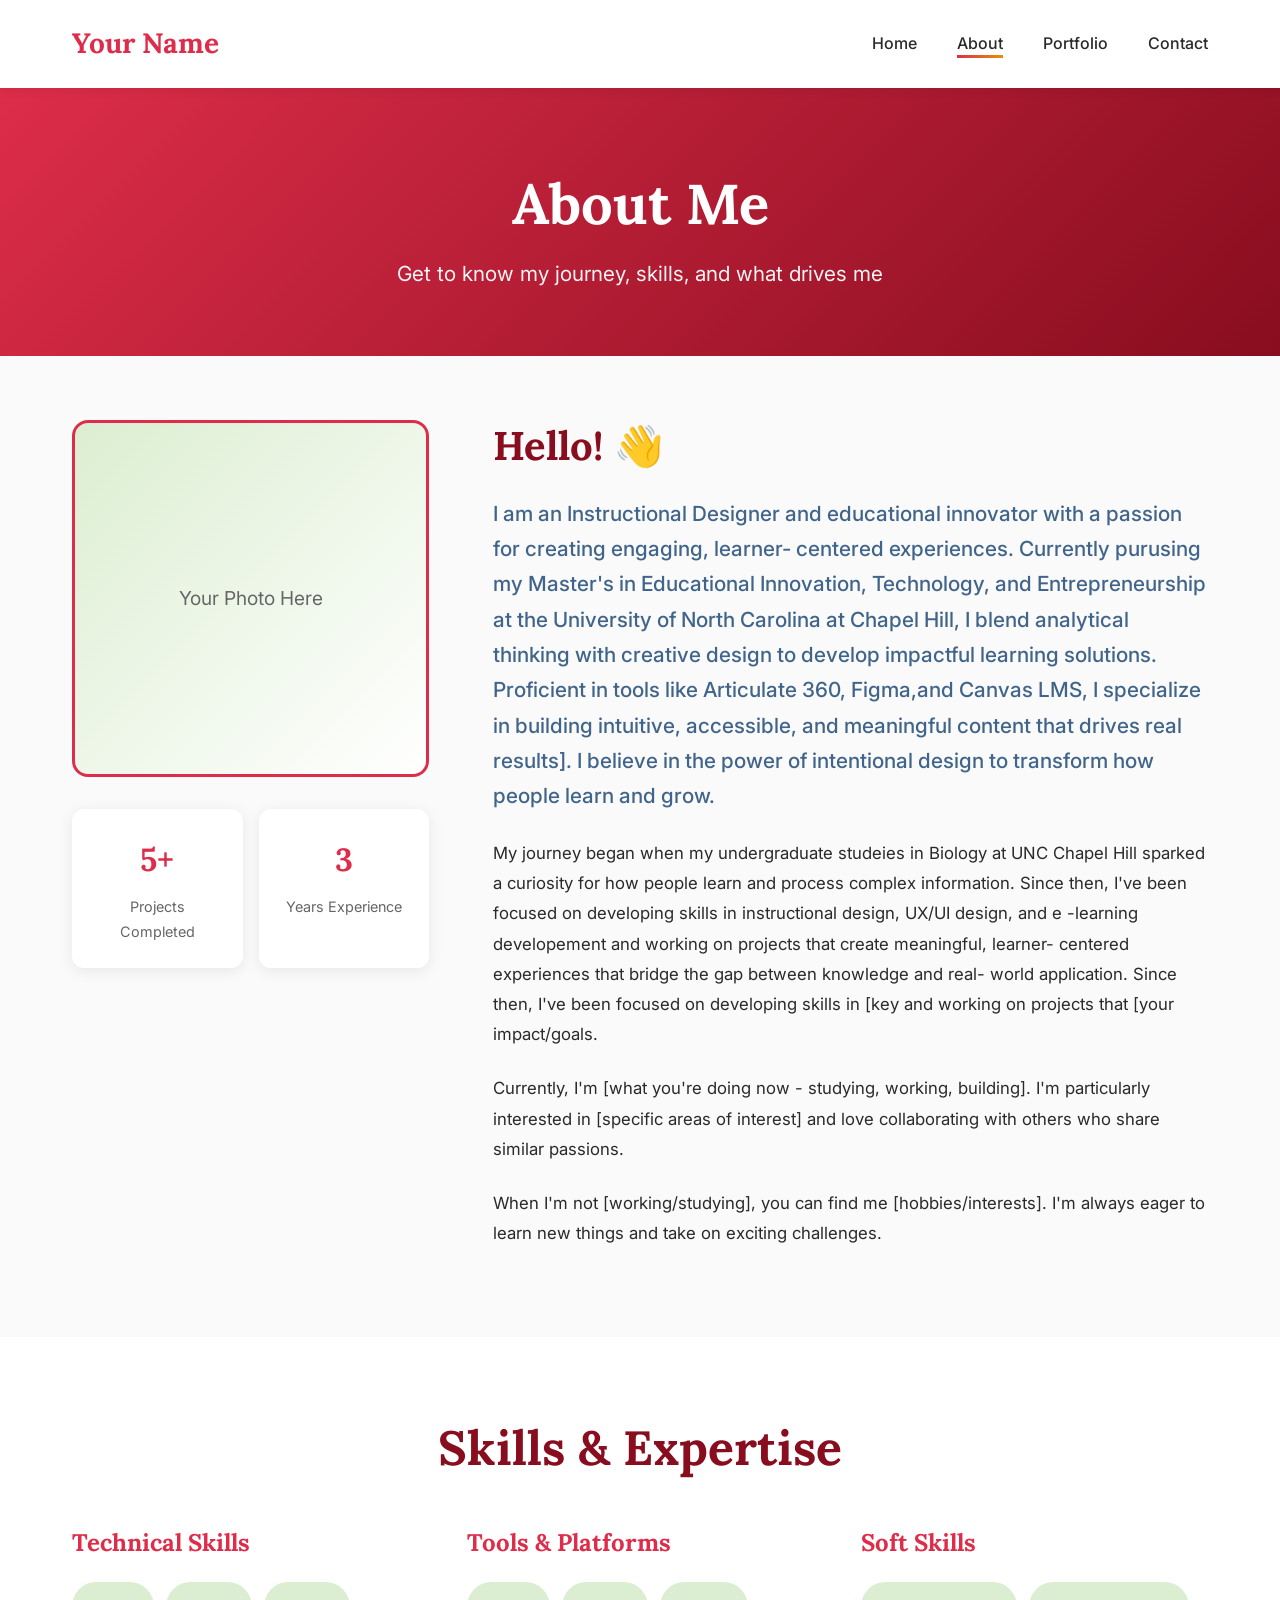
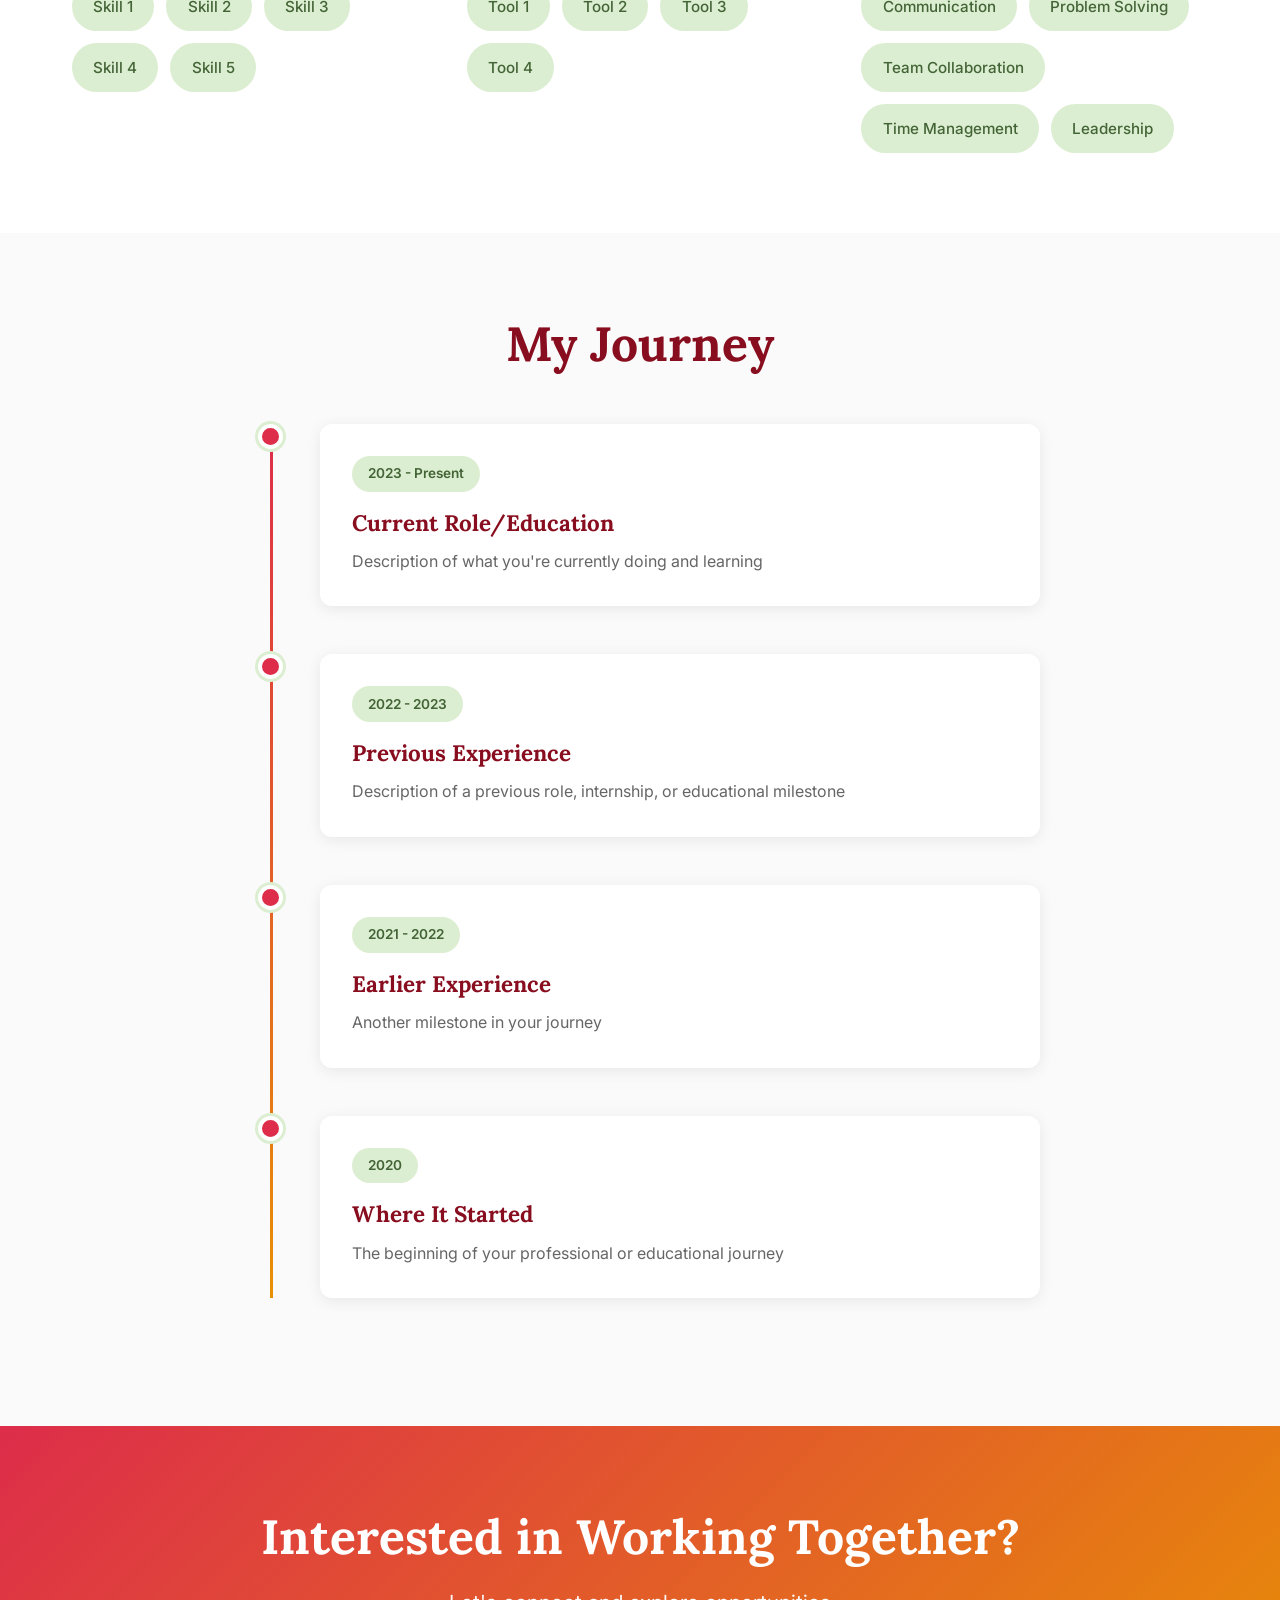
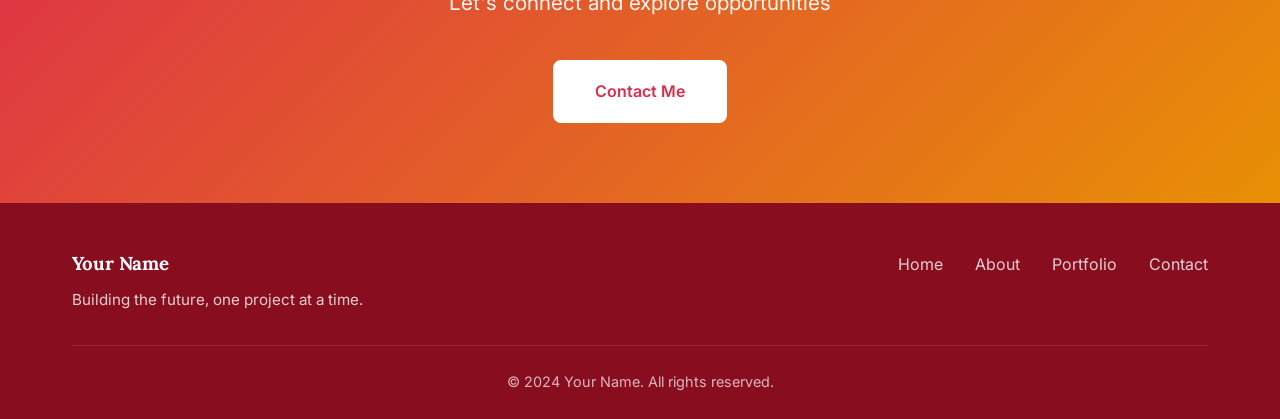
==== about.html @ 207f76c7 "Update about.html" ====
<!DOCTYPE html>
<html lang="en">
<head>
    <meta charset="UTF-8">
    <meta name="viewport" content="width=device-width, initial-scale=1.0">
    <title>About - Kayla Allen </title>
    <link rel="stylesheet" href="styles.css">
    <link rel="preconnect" href="https://fonts.googleapis.com">
    <link rel="preconnect" href="https://fonts.gstatic.com" crossorigin>
    <link href="https://fonts.googleapis.com/css2?family=Lora:wght@400;600;700&family=Inter:wght@300;400;500;600;700&display=swap" rel="stylesheet">
</head>
<body>
    <!-- Navigation -->
    <nav class="navbar">
        <div class="nav-container">
            <a href="index.html" class="logo">Your Name</a>
            <ul class="nav-menu">
                <li><a href="index.html">Home</a></li>
                <li><a href="about.html" class="active">About</a></li>
                <li><a href="portfolio.html">Portfolio</a></li>
                <li><a href="contact.html">Contact</a></li>
            </ul>
        </div>
    </nav>

    <!-- Page Header -->
    <section class="page-header">
        <div class="container">
            <h1 class="page-title">About Me</h1>
            <p class="page-description">Get to know my journey, skills, and what drives me</p>
        </div>
    </section>

    <!-- About Content -->
    <section class="about-content">
        <div class="container">
            <div class="about-grid">
                <!-- Photo/Visual Section -->
                <div class="about-visual">
                    <div class="profile-placeholder">
                        <p>Your Photo Here</p>
                    </div>
                    <div class="about-stats">
                        <div class="stat-box">
                            <span class="stat-number">5+</span>
                            <span class="stat-label">Projects Completed</span>
                        </div>
                        <div class="stat-box">
                            <span class="stat-number">3</span>
                            <span class="stat-label">Years Experience</span>
                        </div>
                    </div>
                </div>

                <!-- Text Content -->
                <div class="about-text">
                    <h2>Hello! 👋</h2>
                    <p class="lead">
                       I am an Instructional Designer and educational innovator with a passion for creating engaging, learner- centered experiences. Currently purusing my Master's in Educational Innovation, Technology, and Entrepreneurship at the University of North Carolina at Chapel Hill, I blend analytical thinking with creative design to develop impactful learning solutions. Proficient in tools like Articulate 360, Figma,and Canvas LMS, I specialize in building intuitive, accessible, and meaningful content that drives real results]. 
                        I believe in the power of intentional design to transform how people learn and grow.
                    </p>
                    <p>
                        My journey began when my undergraduate studeies in Biology at UNC Chapel Hill sparked a curiosity for how people learn and process complex information. Since then, I've been focused on developing skills in instructional design, UX/UI design, and e -learning developement and working on projects that create meaningful, learner- centered experiences that bridge the gap between knowledge and real- world application. Since then, I've been focused on developing skills in 
                        [key and working on projects that [your impact/goals.
                    </p>
                    <p>
                        Currently, I'm [what you're doing now - studying, working, building]. 
                        I'm particularly interested in [specific areas of interest] and love 
                        collaborating with others who share similar passions.
                    </p>
                    <p>
                        When I'm not [working/studying], you can find me [hobbies/interests]. 
                        I'm always eager to learn new things and take on exciting challenges.
                    </p>
                </div>
            </div>
        </div>
    </section>

    <!-- Skills Section -->
    <section class="skills-section">
        <div class="container">
            <h2 class="section-title">Skills & Expertise</h2>
            
            <div class="skills-categories">
                <div class="skill-category">
                    <h3>Technical Skills</h3>
                    <div class="skill-tags">
                        <span class="skill-tag">Skill 1</span>
                        <span class="skill-tag">Skill 2</span>
                        <span class="skill-tag">Skill 3</span>
                        <span class="skill-tag">Skill 4</span>
                        <span class="skill-tag">Skill 5</span>
                    </div>
                </div>

                <div class="skill-category">
                    <h3>Tools & Platforms</h3>
                    <div class="skill-tags">
                        <span class="skill-tag">Tool 1</span>
                        <span class="skill-tag">Tool 2</span>
                        <span class="skill-tag">Tool 3</span>
                        <span class="skill-tag">Tool 4</span>
                    </div>
                </div>

                <div class="skill-category">
                    <h3>Soft Skills</h3>
                    <div class="skill-tags">
                        <span class="skill-tag">Communication</span>
                        <span class="skill-tag">Problem Solving</span>
                        <span class="skill-tag">Team Collaboration</span>
                        <span class="skill-tag">Time Management</span>
                        <span class="skill-tag">Leadership</span>
                    </div>
                </div>
            </div>
        </div>
    </section>

    <!-- Education/Experience Timeline -->
    <section class="timeline-section">
        <div class="container">
            <h2 class="section-title">My Journey</h2>
            
            <div class="timeline">
                <div class="timeline-item">
                    <div class="timeline-dot"></div>
                    <div class="timeline-content">
                        <span class="timeline-date">2023 - Present</span>
                        <h3>Current Role/Education</h3>
                        <p>Description of what you're currently doing and learning</p>
                    </div>
                </div>

                <div class="timeline-item">
                    <div class="timeline-dot"></div>
                    <div class="timeline-content">
                        <span class="timeline-date">2022 - 2023</span>
                        <h3>Previous Experience</h3>
                        <p>Description of a previous role, internship, or educational milestone</p>
                    </div>
                </div>

                <div class="timeline-item">
                    <div class="timeline-dot"></div>
                    <div class="timeline-content">
                        <span class="timeline-date">2021 - 2022</span>
                        <h3>Earlier Experience</h3>
                        <p>Another milestone in your journey</p>
                    </div>
                </div>

                <div class="timeline-item">
                    <div class="timeline-dot"></div>
                    <div class="timeline-content">
                        <span class="timeline-date">2020</span>
                        <h3>Where It Started</h3>
                        <p>The beginning of your professional or educational journey</p>
                    </div>
                </div>
            </div>
        </div>
    </section>

    <!-- CTA Section -->
    <section class="cta-section">
        <div class="container">
            <div class="cta-content">
                <h2>Interested in Working Together?</h2>
                <p>Let's connect and explore opportunities</p>
                <a href="contact.html" class="btn btn-light">Contact Me</a>
            </div>
        </div>
    </section>

    <!-- Footer -->
    <footer class="footer">
        <div class="container">
            <div class="footer-content">
                <div class="footer-left">
                    <h3>Your Name</h3>
                    <p>Building the future, one project at a time.</p>
                </div>
                <div class="footer-links">
                    <a href="index.html">Home</a>
                    <a href="about.html">About</a>
                    <a href="portfolio.html">Portfolio</a>
                    <a href="contact.html">Contact</a>
                </div>
            </div>
            <div class="footer-bottom">
                <p>&copy; 2024 Your Name. All rights reserved.</p>
            </div>
        </div>
    </footer>
</body>
</html>
---- styles.css ----
/* ===========================
   COLOR PALETTE & VARIABLES
   =========================== */

:root {
    /* Color Palette */
    --raspberry: #dd2d4a;
    --carrot-orange: #e89005;
    --baltic-blue: #41658a;
    --crushed-berry: #880d1e;
    --frosted-mint: #dceed1;
    --golden-apricot: #df9a57;
    --hunter-green: #436436;
    
    /* Functional Colors */
    --primary: var(--raspberry);
    --secondary: var(--baltic-blue);
    --accent: var(--carrot-orange);
    --dark: var(--crushed-berry);
    --light: var(--frosted-mint);
    --text-dark: #2a2a2a;
    --text-light: #666;
    --white: #ffffff;
    --background: #fafafa;
    
    /* Typography */
    --font-headline: 'Lora', serif;
    --font-body: 'Inter', sans-serif;
    
    /* Spacing */
    --container-width: 1200px;
    --section-spacing: 5rem;
}

/* ===========================
   RESET & BASE STYLES
   =========================== */

* {
    margin: 0;
    padding: 0;
    box-sizing: border-box;
}

html {
    scroll-behavior: smooth;
    font-size: 16px;
}

body {
    font-family: var(--font-body);
    color: var(--text-dark);
    background-color: var(--background);
    line-height: 1.7;
}

h1, h2, h3, h4, h5, h6 {
    font-family: var(--font-headline);
    color: var(--dark);
    line-height: 1.3;
    font-weight: 700;
}

a {
    text-decoration: none;
    color: inherit;
    transition: all 0.3s ease;
}

img {
    max-width: 100%;
    height: auto;
}

.container {
    max-width: var(--container-width);
    margin: 0 auto;
    padding: 0 2rem;
}

/* ===========================
   NAVIGATION
   =========================== */

.navbar {
    background-color: var(--white);
    padding: 1.25rem 0;
    box-shadow: 0 2px 10px rgba(0,0,0,0.08);
    position: sticky;
    top: 0;
    z-index: 1000;
}

.nav-container {
    max-width: var(--container-width);
    margin: 0 auto;
    padding: 0 2rem;
    display: flex;
    justify-content: space-between;
    align-items: center;
}

.logo {
    font-family: var(--font-headline);
    font-size: 1.75rem;
    font-weight: 700;
    color: var(--primary);
}

.logo:hover {
    color: var(--accent);
}

.nav-menu {
    display: flex;
    list-style: none;
    gap: 2.5rem;
}

.nav-menu a {
    font-weight: 500;
    color: var(--text-dark);
    position: relative;
}

.nav-menu a::after {
    content: '';
    position: absolute;
    bottom: -5px;
    left: 0;
    width: 0;
    height: 3px;
    background: linear-gradient(90deg, var(--primary), var(--accent));
    transition: width 0.3s;
}

.nav-menu a:hover::after,
.nav-menu a.active::after {
    width: 100%;
}

.back-link {
    color: var(--secondary);
    font-weight: 500;
}

.back-link:hover {
    color: var(--primary);
}

/* ===========================
   HERO SECTION
   =========================== */

.hero {
    min-height: 85vh;
    display: flex;
    align-items: center;
    justify-content: center;
    position: relative;
    overflow: hidden;
    background: linear-gradient(135deg, var(--frosted-mint) 0%, var(--white) 100%);
    padding: 4rem 2rem;
}

.hero-content {
    text-align: center;
    max-width: 800px;
    z-index: 10;
}

.hero-badge {
    display: inline-block;
    background-color: var(--primary);
    color: var(--white);
    padding: 0.5rem 1.5rem;
    border-radius: 50px;
    font-size: 0.9rem;
    font-weight: 600;
    margin-bottom: 2rem;
    animation: fadeInDown 0.8s ease;
}

.hero-title {
    font-size: 4rem;
    margin-bottom: 1.5rem;
    color: var(--dark);
    animation: fadeInUp 0.8s ease 0.2s backwards;
}

.hero-title .highlight {
    color: var(--primary);
    position: relative;
}

.hero-description {
    font-size: 1.3rem;
    color: var(--text-light);
    margin-bottom: 2.5rem;
    line-height: 1.8;
    animation: fadeInUp 0.8s ease 0.4s backwards;
}

.hero-buttons {
    display: flex;
    gap: 1.5rem;
    justify-content: center;
    flex-wrap: wrap;
    animation: fadeInUp 0.8s ease 0.6s backwards;
}

/* Hero Decorations */
.hero-decoration {
    position: absolute;
    width: 100%;
    height: 100%;
    top: 0;
    left: 0;
    pointer-events: none;
    overflow: hidden;
}

.decoration-circle {
    position: absolute;
    border-radius: 50%;
    opacity: 0.15;
}

.circle-1 {
    width: 300px;
    height: 300px;
    background: var(--primary);
    top: -100px;
    right: -50px;
}

.circle-2 {
    width: 200px;
    height: 200px;
    background: var(--accent);
    bottom: 10%;
    left: -50px;
}

.circle-3 {
    width: 150px;
    height: 150px;
    background: var(--secondary);
    top: 50%;
    right: 10%;
}

/* ===========================
   BUTTONS
   =========================== */

.btn {
    display: inline-block;
    padding: 1rem 2.5rem;
    font-weight: 600;
    border-radius: 8px;
    transition: all 0.3s ease;
    cursor: pointer;
    border: 2px solid transparent;
    font-family: var(--font-body);
}

.btn-primary {
    background-color: var(--primary);
    color: var(--white);
    border-color: var(--primary);
}

.btn-primary:hover {
    background-color: var(--crushed-berry);
    border-color: var(--crushed-berry);
    transform: translateY(-2px);
    box-shadow: 0 5px 15px rgba(221, 45, 74, 0.3);
}

.btn-secondary {
    background-color: transparent;
    color: var(--secondary);
    border-color: var(--secondary);
}

.btn-secondary:hover {
    background-color: var(--secondary);
    color: var(--white);
}

.btn-light {
    background-color: var(--white);
    color: var(--primary);
    border-color: var(--white);
}

.btn-light:hover {
    background-color: transparent;
    border-color: var(--white);
    color: var(--white);
}

.btn-small {
    padding: 0.6rem 1.5rem;
    font-size: 0.95rem;
}

.btn-full {
    width: 100%;
}

/* ===========================
   SECTION STYLES
   =========================== */

section {
    padding: var(--section-spacing) 0;
}

.section-title {
    font-size: 3rem;
    text-align: center;
    margin-bottom: 1rem;
    color: var(--dark);
}

.section-subtitle {
    text-align: center;
    font-size: 1.2rem;
    color: var(--text-light);
    margin-bottom: 3rem;
}

.section-description {
    text-align: center;
    font-size: 1.15rem;
    color: var(--text-light);
    max-width: 700px;
    margin: 0 auto 3rem;
}

/* ===========================
   HIGHLIGHTS SECTION
   =========================== */

.highlights {
    background-color: var(--white);
}

.highlights-grid {
    display: grid;
    grid-template-columns: repeat(auto-fit, minmax(260px, 1fr));
    gap: 2rem;
    margin-top: 3rem;
}

.highlight-card {
    background: linear-gradient(135deg, var(--white) 0%, var(--frosted-mint) 100%);
    padding: 2.5rem;
    border-radius: 16px;
    text-align: center;
    transition: all 0.3s ease;
    border: 2px solid transparent;
}

.highlight-card:hover {
    transform: translateY(-10px);
    box-shadow: 0 15px 35px rgba(0,0,0,0.1);
}

.card-1:hover { border-color: var(--primary); }
.card-2:hover { border-color: var(--accent); }
.card-3:hover { border-color: var(--secondary); }
.card-4:hover { border-color: var(--hunter-green); }

.card-icon {
    font-size: 3.5rem;
    margin-bottom: 1.5rem;
}

.highlight-card h3 {
    font-size: 1.5rem;
    margin-bottom: 1rem;
    color: var(--dark);
}

.highlight-card p {
    color: var(--text-light);
    line-height: 1.6;
}

/* ===========================
   FEATURED PROJECTS PREVIEW
   =========================== */

.featured-projects {
    background-color: var(--background);
}

.projects-preview {
    display: grid;
    grid-template-columns: repeat(auto-fit, minmax(450px, 1fr));
    gap: 3rem;
    margin-top: 3rem;
}

.project-preview {
    background-color: var(--white);
    border-radius: 16px;
    overflow: hidden;
    box-shadow: 0 5px 20px rgba(0,0,0,0.08);
    transition: all 0.3s ease;
}

.project-preview:hover {
    transform: translateY(-8px);
    box-shadow: 0 15px 40px rgba(0,0,0,0.12);
}

.project-preview-image {
    height: 250px;
    background: linear-gradient(135deg, var(--primary), var(--accent));
    display: flex;
    align-items: center;
    justify-content: center;
}

.preview-placeholder {
    font-size: 2rem;
    color: var(--white);
    font-weight: 700;
    opacity: 0.7;
}

.project-preview-content {
    padding: 2rem;
}

.project-category {
    display: inline-block;
    background-color: var(--frosted-mint);
    color: var(--hunter-green);
    padding: 0.4rem 1rem;
    border-radius: 20px;
    font-size: 0.85rem;
    font-weight: 600;
    margin-bottom: 1rem;
}

.project-preview-content h3 {
    font-size: 1.75rem;
    margin-bottom: 1rem;
}

.project-preview-content p {
    color: var(--text-light);
    margin-bottom: 1.5rem;
}

.link-arrow {
    color: var(--primary);
    font-weight: 600;
}

.link-arrow:hover {
    color: var(--accent);
}

/* ===========================
   PAGE HEADER
   =========================== */

.page-header {
    background: linear-gradient(135deg, var(--primary) 0%, var(--crushed-berry) 100%);
    color: var(--white);
    padding: 5rem 2rem 4rem;
    text-align: center;
}

.page-title {
    font-size: 3.5rem;
    color: var(--white);
    margin-bottom: 1rem;
}

.page-description {
    font-size: 1.3rem;
    opacity: 0.95;
}

/* ===========================
   ABOUT PAGE
   =========================== */

.about-content {
    padding: 4rem 0;
}

.about-grid {
    display: grid;
    grid-template-columns: 1fr 2fr;
    gap: 4rem;
    align-items: start;
}

.about-visual {
    position: sticky;
    top: 100px;
}

.profile-placeholder {
    width: 100%;
    aspect-ratio: 1;
    background: linear-gradient(135deg, var(--frosted-mint), var(--white));
    border-radius: 16px;
    display: flex;
    align-items: center;
    justify-content: center;
    font-size: 1.2rem;
    color: var(--text-light);
    border: 3px solid var(--primary);
    margin-bottom: 2rem;
}

.about-stats {
    display: grid;
    grid-template-columns: 1fr 1fr;
    gap: 1rem;
}

.stat-box {
    background-color: var(--white);
    padding: 1.5rem;
    border-radius: 12px;
    text-align: center;
    box-shadow: 0 3px 15px rgba(0,0,0,0.08);
}

.stat-number {
    display: block;
    font-family: var(--font-headline);
    font-size: 2rem;
    font-weight: 700;
    color: var(--primary);
    margin-bottom: 0.5rem;
}

.stat-label {
    display: block;
    font-size: 0.9rem;
    color: var(--text-light);
}

.about-text h2 {
    font-size: 2.5rem;
    margin-bottom: 1.5rem;
}

.about-text .lead {
    font-size: 1.3rem;
    color: var(--secondary);
    font-weight: 500;
    margin-bottom: 1.5rem;
    line-height: 1.7;
}

.about-text p {
    margin-bottom: 1.5rem;
    font-size: 1.05rem;
    line-height: 1.8;
}

/* ===========================
   SKILLS SECTION
   =========================== */

.skills-section {
    background-color: var(--white);
}

.skills-categories {
    display: grid;
    grid-template-columns: repeat(auto-fit, minmax(300px, 1fr));
    gap: 3rem;
    margin-top: 3rem;
}

.skill-category h3 {
    font-size: 1.5rem;
    margin-bottom: 1.5rem;
    color: var(--primary);
}

.skill-tags {
    display: flex;
    flex-wrap: wrap;
    gap: 0.75rem;
}

.skill-tag {
    background-color: var(--frosted-mint);
    color: var(--hunter-green);
    padding: 0.6rem 1.2rem;
    border-radius: 25px;
    font-size: 0.95rem;
    font-weight: 500;
    transition: all 0.3s;
    border: 2px solid transparent;
}

.skill-tag:hover {
    background-color: var(--primary);
    color: var(--white);
    border-color: var(--primary);
}

/* ===========================
   TIMELINE
   =========================== */

.timeline-section {
    background-color: var(--background);
}

.timeline {
    max-width: 800px;
    margin: 3rem auto 0;
    position: relative;
}

.timeline::before {
    content: '';
    position: absolute;
    left: 30px;
    top: 0;
    bottom: 0;
    width: 3px;
    background: linear-gradient(180deg, var(--primary), var(--accent));
}

.timeline-item {
    position: relative;
    padding-left: 80px;
    margin-bottom: 3rem;
}

.timeline-dot {
    position: absolute;
    left: 18px;
    top: 0;
    width: 25px;
    height: 25px;
    background-color: var(--primary);
    border-radius: 50%;
    border: 4px solid var(--white);
    box-shadow: 0 0 0 3px var(--frosted-mint);
}

.timeline-content {
    background-color: var(--white);
    padding: 2rem;
    border-radius: 12px;
    box-shadow: 0 3px 15px rgba(0,0,0,0.08);
}

.timeline-date {
    display: inline-block;
    background-color: var(--frosted-mint);
    color: var(--hunter-green);
    padding: 0.4rem 1rem;
    border-radius: 20px;
    font-size: 0.85rem;
    font-weight: 600;
    margin-bottom: 1rem;
}

.timeline-content h3 {
    font-size: 1.4rem;
    margin-bottom: 0.75rem;
}

.timeline-content p {
    color: var(--text-light);
    line-height: 1.6;
}

/* ===========================
   PORTFOLIO PAGE
   =========================== */

.portfolio-section {
    background-color: var(--background);
}

.portfolio-grid {
    display: grid;
    grid-template-columns: repeat(auto-fit, minmax(450px, 1fr));
    gap: 2.5rem;
    margin-top: 3rem;
}

.portfolio-card {
    background-color: var(--white);
    border-radius: 16px;
    overflow: hidden;
    box-shadow: 0 5px 20px rgba(0,0,0,0.08);
    transition: all 0.3s ease;
}

.portfolio-card:hover {
    transform: translateY(-8px);
    box-shadow: 0 15px 40px rgba(0,0,0,0.15);
}

.portfolio-card.featured {
    border: 3px solid var(--primary);
}

.portfolio-image {
    height: 260px;
    background: linear-gradient(135deg, var(--secondary), var(--primary));
    display: flex;
    align-items: center;
    justify-content: center;
    position: relative;
}

.image-placeholder {
    font-size: 1.5rem;
    color: var(--white);
    font-weight: 600;
    opacity: 0.7;
}

.project-badge {
    position: absolute;
    top: 1rem;
    right: 1rem;
    background-color: var(--accent);
    color: var(--white);
    padding: 0.4rem 1rem;
    border-radius: 20px;
    font-size: 0.85rem;
    font-weight: 600;
}

.portfolio-content {
    padding: 2rem;
}

.project-meta {
    display: block;
    color: var(--text-light);
    font-size: 0.9rem;
    margin-bottom: 0.75rem;
    font-weight: 500;
}

.portfolio-content h3 {
    font-size: 1.75rem;
    margin-bottom: 1rem;
}

.portfolio-content p {
    color: var(--text-light);
    margin-bottom: 1.5rem;
    line-height: 1.7;
}

.project-tags {
    display: flex;
    flex-wrap: wrap;
    gap: 0.75rem;
    margin-bottom: 1.5rem;
}

.project-tags span {
    background-color: var(--frosted-mint);
    color: var(--hunter-green);
    padding: 0.4rem 1rem;
    border-radius: 20px;
    font-size: 0.85rem;
    font-weight: 500;
}

/* ===========================
   CONTACT PAGE
   =========================== */

.contact-section {
    background-color: var(--background);
}

.contact-grid {
    display: grid;
    grid-template-columns: 1fr 1.5fr;
    gap: 4rem;
    margin-top: 3rem;
}

.contact-info-panel,
.contact-form-panel {
    background-color: var(--white);
    padding: 3rem;
    border-radius: 16px;
    box-shadow: 0 5px 20px rgba(0,0,0,0.08);
}

.contact-info-panel h2,
.contact-form-panel h2 {
    font-size: 2rem;
    margin-bottom: 1rem;
}

.contact-info-panel p {
    color: var(--text-light);
    margin-bottom: 2rem;
    line-height: 1.7;
}

.contact-methods {
    display: flex;
    flex-direction: column;
    gap: 1.5rem;
    margin-bottom: 2rem;
}

.contact-item {
    display: flex;
    gap: 1.5rem;
    align-items: start;
}

.contact-icon {
    font-size: 2rem;
    flex-shrink: 0;
}

.contact-details h4 {
    font-size: 1.1rem;
    margin-bottom: 0.5rem;
}

.contact-details a {
    color: var(--primary);
}

.contact-details a:hover {
    color: var(--accent);
    text-decoration: underline;
}

.availability {
    background-color: var(--frosted-mint);
    padding: 1.5rem;
    border-radius: 12px;
    border-left: 4px solid var(--hunter-green);
}

.availability h4 {
    margin-bottom: 0.5rem;
}

.availability p {
    margin: 0;
    color: var(--hunter-green);
    font-weight: 500;
}

/* Contact Form */
.form-instruction {
    font-size: 0.9rem;
    color: var(--text-light);
    margin-bottom: 2rem;
    font-style: italic;
}

.form-group {
    margin-bottom: 1.5rem;
}

.form-group label {
    display: block;
    margin-bottom: 0.5rem;
    font-weight: 600;
    color: var(--dark);
}

.form-group input,
.form-group textarea {
    width: 100%;
    padding: 0.9rem;
    border: 2px solid #e0e0e0;
    border-radius: 8px;
    font-family: var(--font-body);
    font-size: 1rem;
    transition: border-color 0.3s;
}

.form-group input:focus,
.form-group textarea:focus {
    outline: none;
    border-color: var(--primary);
}

.form-group textarea {
    resize: vertical;
}

/* ===========================
   PROJECT REPORT PAGES
   =========================== */

.report-header {
    background: linear-gradient(135deg, var(--secondary) 0%, var(--primary) 100%);
    color: var(--white);
    padding: 5rem 2rem 3rem;
    text-align: center;
}

.report-category {
    display: inline-block;
    background-color: rgba(255,255,255,0.2);
    padding: 0.5rem 1.5rem;
    border-radius: 25px;
    font-size: 0.9rem;
    font-weight: 600;
    margin-bottom: 1.5rem;
}

.report-title {
    font-size: 3.5rem;
    color: var(--white);
    margin-bottom: 1rem;
}

.report-subtitle {
    font-size: 1.3rem;
    opacity: 0.95;
    margin-bottom: 2.5rem;
}

.report-meta {
    display: flex;
    justify-content: center;
    gap: 3rem;
    flex-wrap: wrap;
}

.meta-item {
    display: flex;
    flex-direction: column;
    align-items: center;
}

.meta-label {
    font-size: 0.9rem;
    opacity: 0.9;
    margin-bottom: 0.3rem;
}

.meta-value {
    font-size: 1.1rem;
    font-weight: 600;
}

/* Report Content Layout */
.report-content {
    background-color: var(--background);
    padding: 4rem 0;
}

.report-layout {
    display: grid;
    grid-template-columns: 2.5fr 1fr;
    gap: 3rem;
    align-items: start;
}

.report-main {
    background-color: var(--white);
    padding: 3rem;
    border-radius: 16px;
    box-shadow: 0 3px 20px rgba(0,0,0,0.08);
}

.report-section {
    margin-bottom: 3rem;
}

.report-section:last-child {
    margin-bottom: 0;
}

.section-heading {
    font-size: 2rem;
    color: var(--primary);
    margin-bottom: 1.5rem;
    padding-bottom: 0.75rem;
    border-bottom: 3px solid var(--frosted-mint);
}

.report-section h3 {
    font-size: 1.4rem;
    margin: 2rem 0 1rem;
    color: var(--secondary);
}

.report-section h4 {
    font-size: 1.1rem;
    margin: 1.5rem 0 0.75rem;
    color: var(--dark);
}

.report-section p {
    margin-bottom: 1rem;
    line-height: 1.8;
    color: var(--text-light);
}

.report-section ul,
.report-section ol {
    margin-left: 2rem;
    margin-bottom: 1.5rem;
}

.report-section li {
    margin-bottom: 0.75rem;
    line-height: 1.7;
    color: var(--text-light);
}

.objectives-list {
    list-style: none;
    margin-left: 0;
}

.objectives-list li {
    background-color: var(--frosted-mint);
    padding: 1rem 1.5rem;
    margin-bottom: 1rem;
    border-radius: 8px;
    border-left: 4px solid var(--primary);
}

/* Highlight Box */
.highlight-box {
    background: linear-gradient(135deg, var(--frosted-mint), var(--white));
    padding: 2rem;
    border-radius: 12px;
    border-left: 5px solid var(--accent);
    margin: 2rem 0;
}

.highlight-box h4 {
    color: var(--primary);
    margin-bottom: 1rem;
}

.highlight-box p {
    margin-bottom: 0;
}

/* Process Steps */
.process-steps {
    margin: 2rem 0;
}

.process-step {
    display: flex;
    gap: 1.5rem;
    margin-bottom: 2rem;
    align-items: start;
}

.step-number {
    background: linear-gradient(135deg, var(--primary), var(--accent));
    color: var(--white);
    width: 50px;
    height: 50px;
    border-radius: 50%;
    display: flex;
    align-items: center;
    justify-content: center;
    font-size: 1.5rem;
    font-weight: 700;
    flex-shrink: 0;
}

.step-content h4 {
    margin: 0 0 0.5rem 0;
}

.step-content p {
    margin: 0;
}

/* Results Grid */
.results-grid {
    display: grid;
    grid-template-columns: repeat(auto-fit, minmax(150px, 1fr));
    gap: 1.5rem;
    margin: 2rem 0;
}

.result-card {
    background: linear-gradient(135deg, var(--frosted-mint), var(--white));
    padding: 2rem;
    border-radius: 12px;
    text-align: center;
    border: 2px solid var(--primary);
}

.result-number {
    display: block;
    font-family: var(--font-headline);
    font-size: 2.5rem;
    font-weight: 700;
    color: var(--primary);
    margin-bottom: 0.5rem;
}

.result-label {
    display: block;
    font-size: 0.95rem;
    color: var(--text-light);
    font-weight: 500;
}

/* Report Sidebar */
.report-sidebar {
    position: sticky;
    top: 100px;
}

.sidebar-section {
    background-color: var(--white);
    padding: 2rem;
    border-radius: 12px;
    box-shadow: 0 3px 15px rgba(0,0,0,0.08);
    margin-bottom: 2rem;
}

.sidebar-section h3 {
    font-size: 1.3rem;
    margin-bottom: 1.5rem;
    color: var(--primary);
}

.details-list {
    display: flex;
    flex-direction: column;
    gap: 1rem;
}

.details-list dt {
    font-weight: 600;
    color: var(--dark);
    font-size: 0.9rem;
}

.details-list dd {
    color: var(--text-light);
    margin-left: 0;
    margin-bottom: 0.5rem;
}

.sidebar-tags {
    display: flex;
    flex-wrap: wrap;
    gap: 0.75rem;
}

.sidebar-tags span {
    background-color: var(--frosted-mint);
    color: var(--hunter-green);
    padding: 0.5rem 1rem;
    border-radius: 20px;
    font-size: 0.85rem;
    font-weight: 500;
}

.resource-list {
    list-style: none;
    padding: 0;
}

.resource-list li {
    margin-bottom: 0.75rem;
}

.resource-list a {
    color: var(--primary);
    font-weight: 500;
}

.resource-list a:hover {
    color: var(--accent);
    text-decoration: underline;
}

.sidebar-cta {
    background: linear-gradient(135deg, var(--primary), var(--accent));
    padding: 1.5rem;
    border-radius: 12px;
    text-align: center;
    color: var(--white);
}

.sidebar-cta p {
    margin-bottom: 1rem;
}

.sidebar-cta .btn-small {
    background-color: var(--white);
    color: var(--primary);
}

.sidebar-cta .btn-small:hover {
    background-color: var(--frosted-mint);
}

/* Project Navigation */
.project-navigation {
    background-color: var(--white);
    padding: 2rem 0;
    border-top: 1px solid #e0e0e0;
}

.nav-center {
    display: inline-block;
    color: var(--secondary);
    font-weight: 600;
    font-size: 1.1rem;
}

.nav-center:hover {
    color: var(--primary);
}

/* ===========================
   CTA SECTION
   =========================== */

.cta-section {
    background: linear-gradient(135deg, var(--primary) 0%, var(--accent) 100%);
    color: var(--white);
    text-align: center;
    padding: 5rem 2rem;
}

.cta-content h2 {
    font-size: 3rem;
    color: var(--white);
    margin-bottom: 1rem;
}

.cta-content p {
    font-size: 1.3rem;
    margin-bottom: 2.5rem;
    opacity: 0.95;
}

/* ===========================
   FOOTER
   =========================== */

.footer {
    background-color: var(--dark);
    color: var(--white);
    padding: 3rem 2rem 1.5rem;
}

.footer-content {
    display: flex;
    justify-content: space-between;
    align-items: start;
    margin-bottom: 2rem;
}

.footer-left h3 {
    color: var(--white);
    margin-bottom: 0.75rem;
}

.footer-left p {
    color: rgba(255,255,255,0.8);
    font-size: 0.95rem;
}

.footer-links {
    display: flex;
    gap: 2rem;
}

.footer-links a {
    color: rgba(255,255,255,0.8);
    transition: color 0.3s;
}

.footer-links a:hover {
    color: var(--accent);
}

.footer-bottom {
    border-top: 1px solid rgba(255,255,255,0.1);
    padding-top: 1.5rem;
    text-align: center;
}

.footer-bottom p {
    color: rgba(255,255,255,0.7);
    font-size: 0.9rem;
}

/* ===========================
   ANIMATIONS
   =========================== */

@keyframes fadeInUp {
    from {
        opacity: 0;
        transform: translateY(30px);
    }
    to {
        opacity: 1;
        transform: translateY(0);
    }
}

@keyframes fadeInDown {
    from {
        opacity: 0;
        transform: translateY(-20px);
    }
    to {
        opacity: 1;
        transform: translateY(0);
    }
}

/* ===========================
   RESPONSIVE DESIGN
   =========================== */

@media (max-width: 1024px) {
    .about-grid,
    .contact-grid,
    .report-layout {
        grid-template-columns: 1fr;
    }
    
    .about-visual,
    .report-sidebar {
        position: static;
    }
    
    .projects-preview,
    .portfolio-grid {
        grid-template-columns: 1fr;
    }
}

@media (max-width: 768px) {
    :root {
        --section-spacing: 3rem;
    }
    
    .nav-menu {
        gap: 1.5rem;
        font-size: 0.9rem;
    }
    
    .hero-title {
        font-size: 2.5rem;
    }
    
    .section-title,
    .page-title,
    .report-title {
        font-size: 2.5rem;
    }
    
    .cta-content h2 {
        font-size: 2rem;
    }
    
    .hero-buttons {
        flex-direction: column;
        width: 100%;
    }
    
    .btn {
        width: 100%;
    }
    
    .footer-content {
        flex-direction: column;
        gap: 2rem;
    }
    
    .footer-links {
        flex-direction: column;
        gap: 1rem;
    }
    
    .report-main {
        padding: 2rem 1.5rem;
    }
}

@media (max-width: 480px) {
    .hero {
        padding: 2rem 1rem;
    }
    
    .hero-title {
        font-size: 2rem;
    }
    
    .nav-menu {
        flex-wrap: wrap;
        justify-content: center;
    }
    
    .container {
        padding: 0 1.5rem;
    }
}
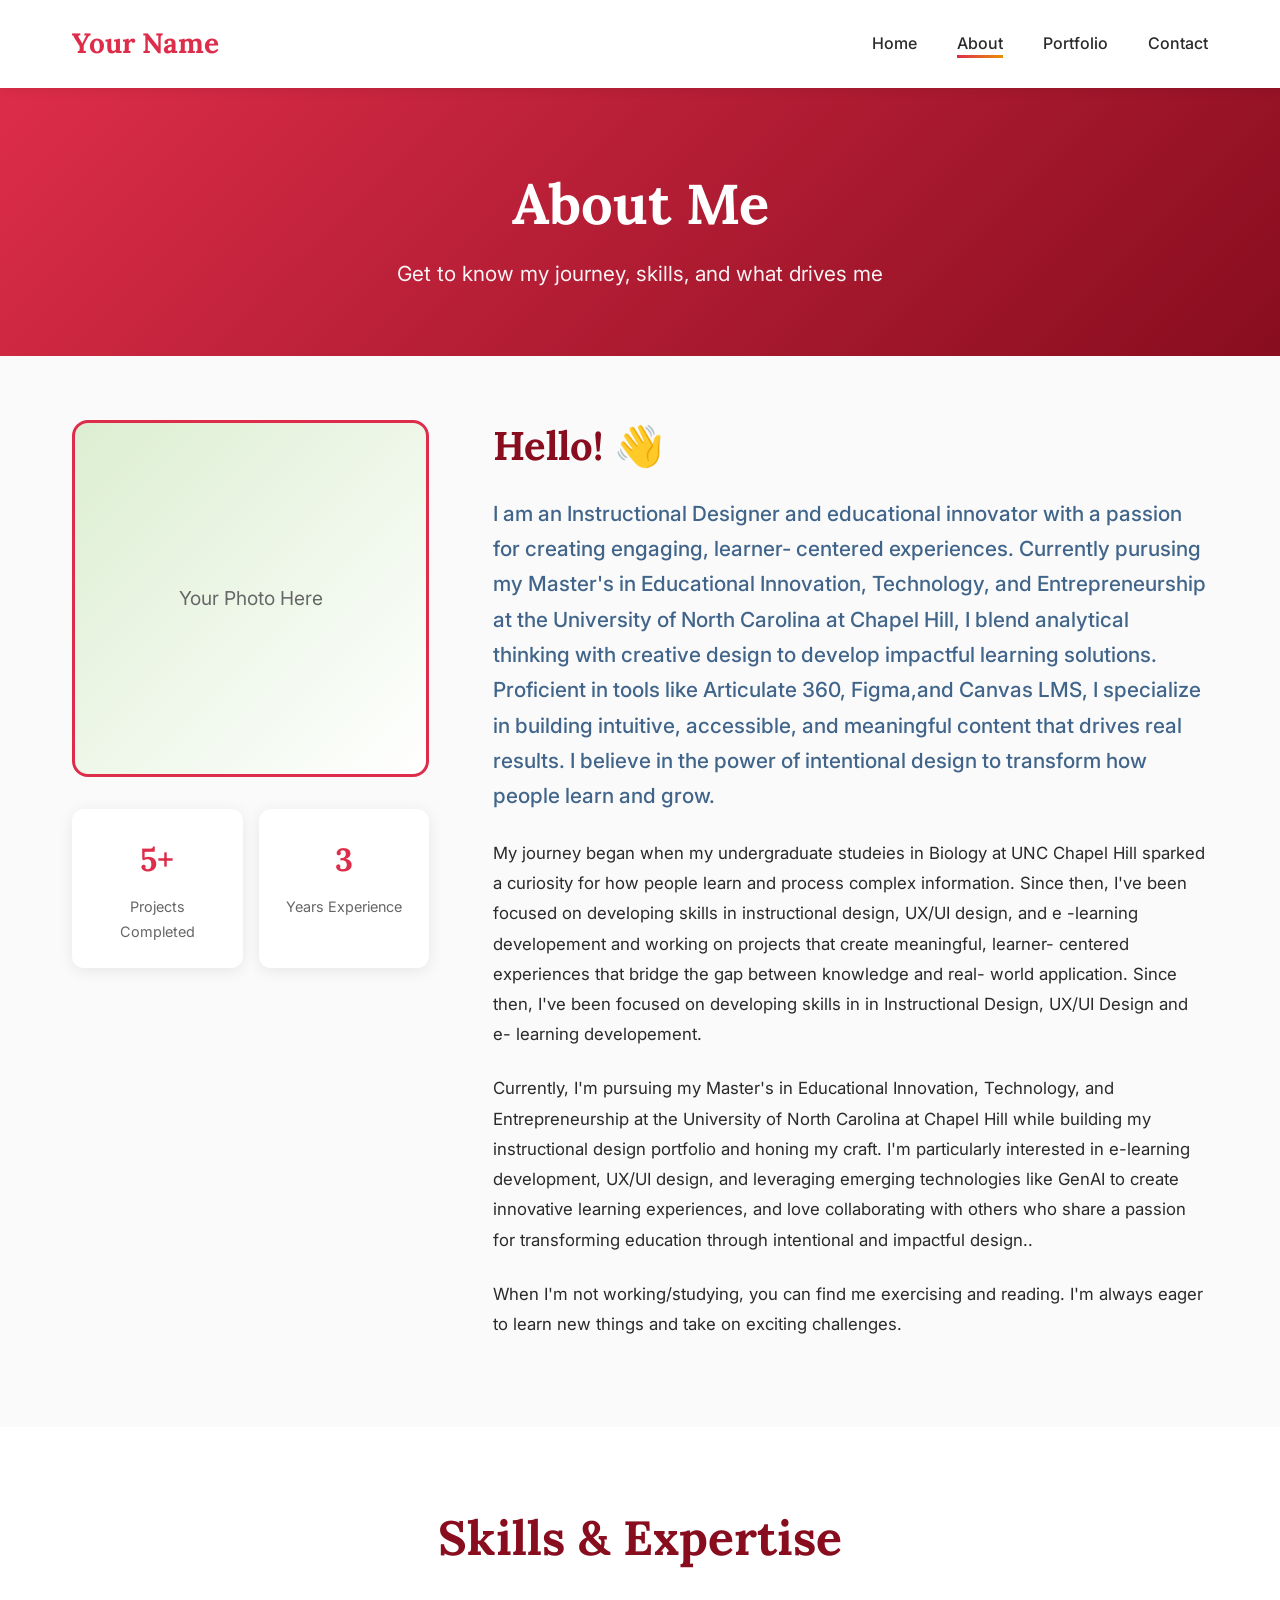
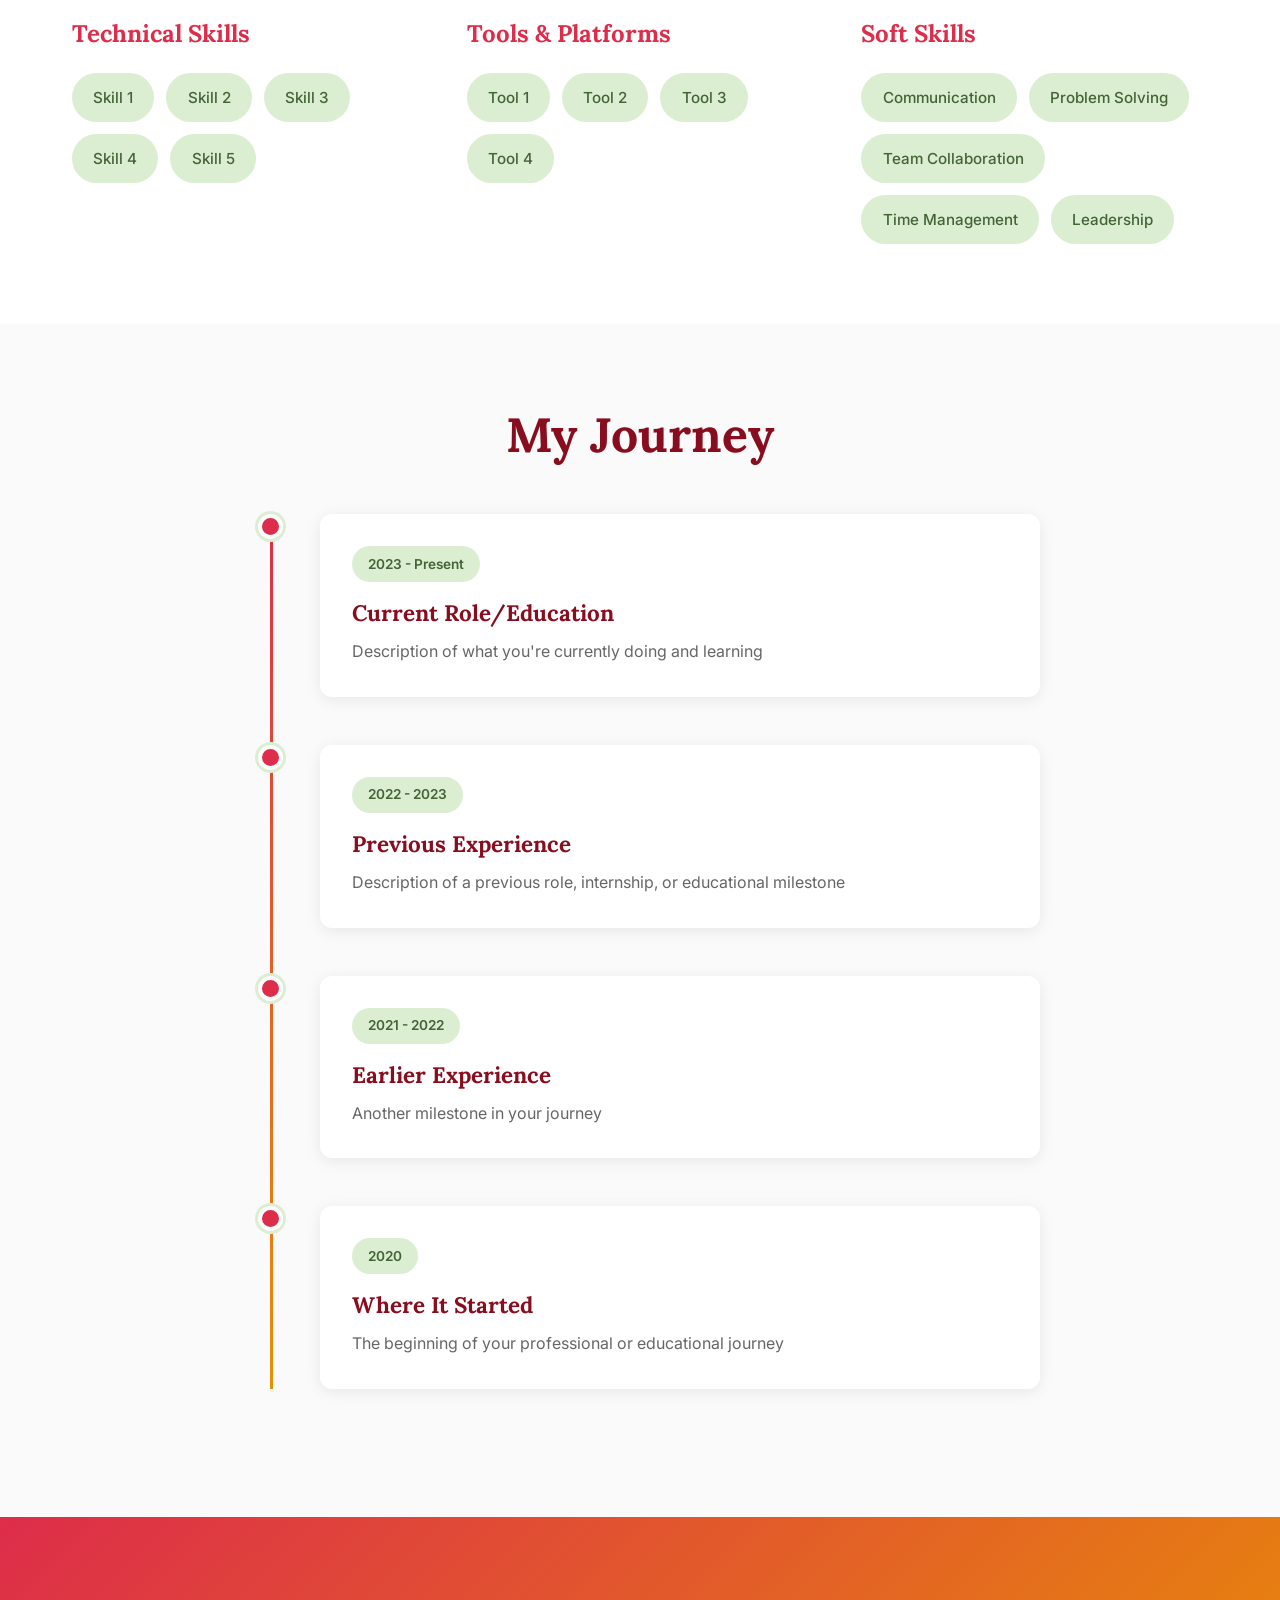
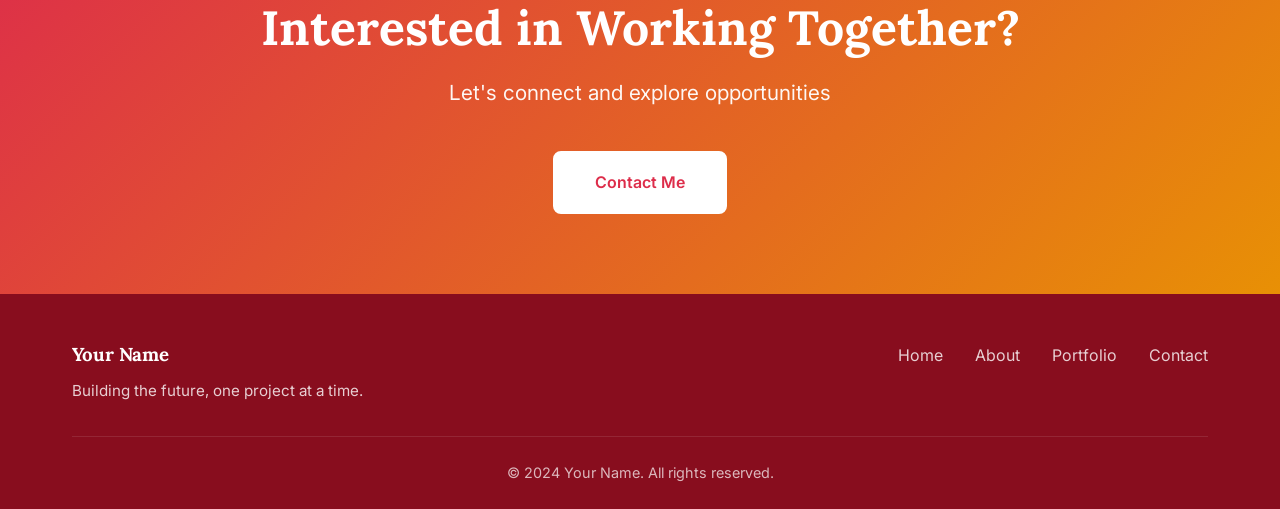
==== commit cab803ac: "Update about.html" ====
--- a/about.html
+++ b/about.html
@@ -56,20 +56,18 @@
                 <div class="about-text">
                     <h2>Hello! 👋</h2>
                     <p class="lead">
-                       I am an Instructional Designer and educational innovator with a passion for creating engaging, learner- centered experiences. Currently purusing my Master's in Educational Innovation, Technology, and Entrepreneurship at the University of North Carolina at Chapel Hill, I blend analytical thinking with creative design to develop impactful learning solutions. Proficient in tools like Articulate 360, Figma,and Canvas LMS, I specialize in building intuitive, accessible, and meaningful content that drives real results]. 
+                       I am an Instructional Designer and educational innovator with a passion for creating engaging, learner- centered experiences. Currently purusing my Master's in Educational Innovation, Technology, and Entrepreneurship at the University of North Carolina at Chapel Hill, I blend analytical thinking with creative design to develop impactful learning solutions. Proficient in tools like Articulate 360, Figma,and Canvas LMS, I specialize in building intuitive, accessible, and meaningful content that drives real results. 
                         I believe in the power of intentional design to transform how people learn and grow.
                     </p>
                     <p>
                         My journey began when my undergraduate studeies in Biology at UNC Chapel Hill sparked a curiosity for how people learn and process complex information. Since then, I've been focused on developing skills in instructional design, UX/UI design, and e -learning developement and working on projects that create meaningful, learner- centered experiences that bridge the gap between knowledge and real- world application. Since then, I've been focused on developing skills in 
-                        [key and working on projects that [your impact/goals.
+                        in Instructional Design, UX/UI Design and e- learning developement.
                     </p>
                     <p>
-                        Currently, I'm [what you're doing now - studying, working, building]. 
-                        I'm particularly interested in [specific areas of interest] and love 
-                        collaborating with others who share similar passions.
+                        Currently, I'm pursuing my Master's in Educational Innovation, Technology, and Entrepreneurship at the University of North Carolina at Chapel Hill while building my instructional design portfolio and honing my craft. I'm particularly interested in e-learning development, UX/UI design, and leveraging emerging technologies like GenAI to create innovative learning experiences, and love collaborating with others who share a passion for transforming education through intentional and impactful design..
                     </p>
                     <p>
-                        When I'm not [working/studying], you can find me [hobbies/interests]. 
+                        When I'm not working/studying, you can find me exercising and reading. 
                         I'm always eager to learn new things and take on exciting challenges.
                     </p>
                 </div>
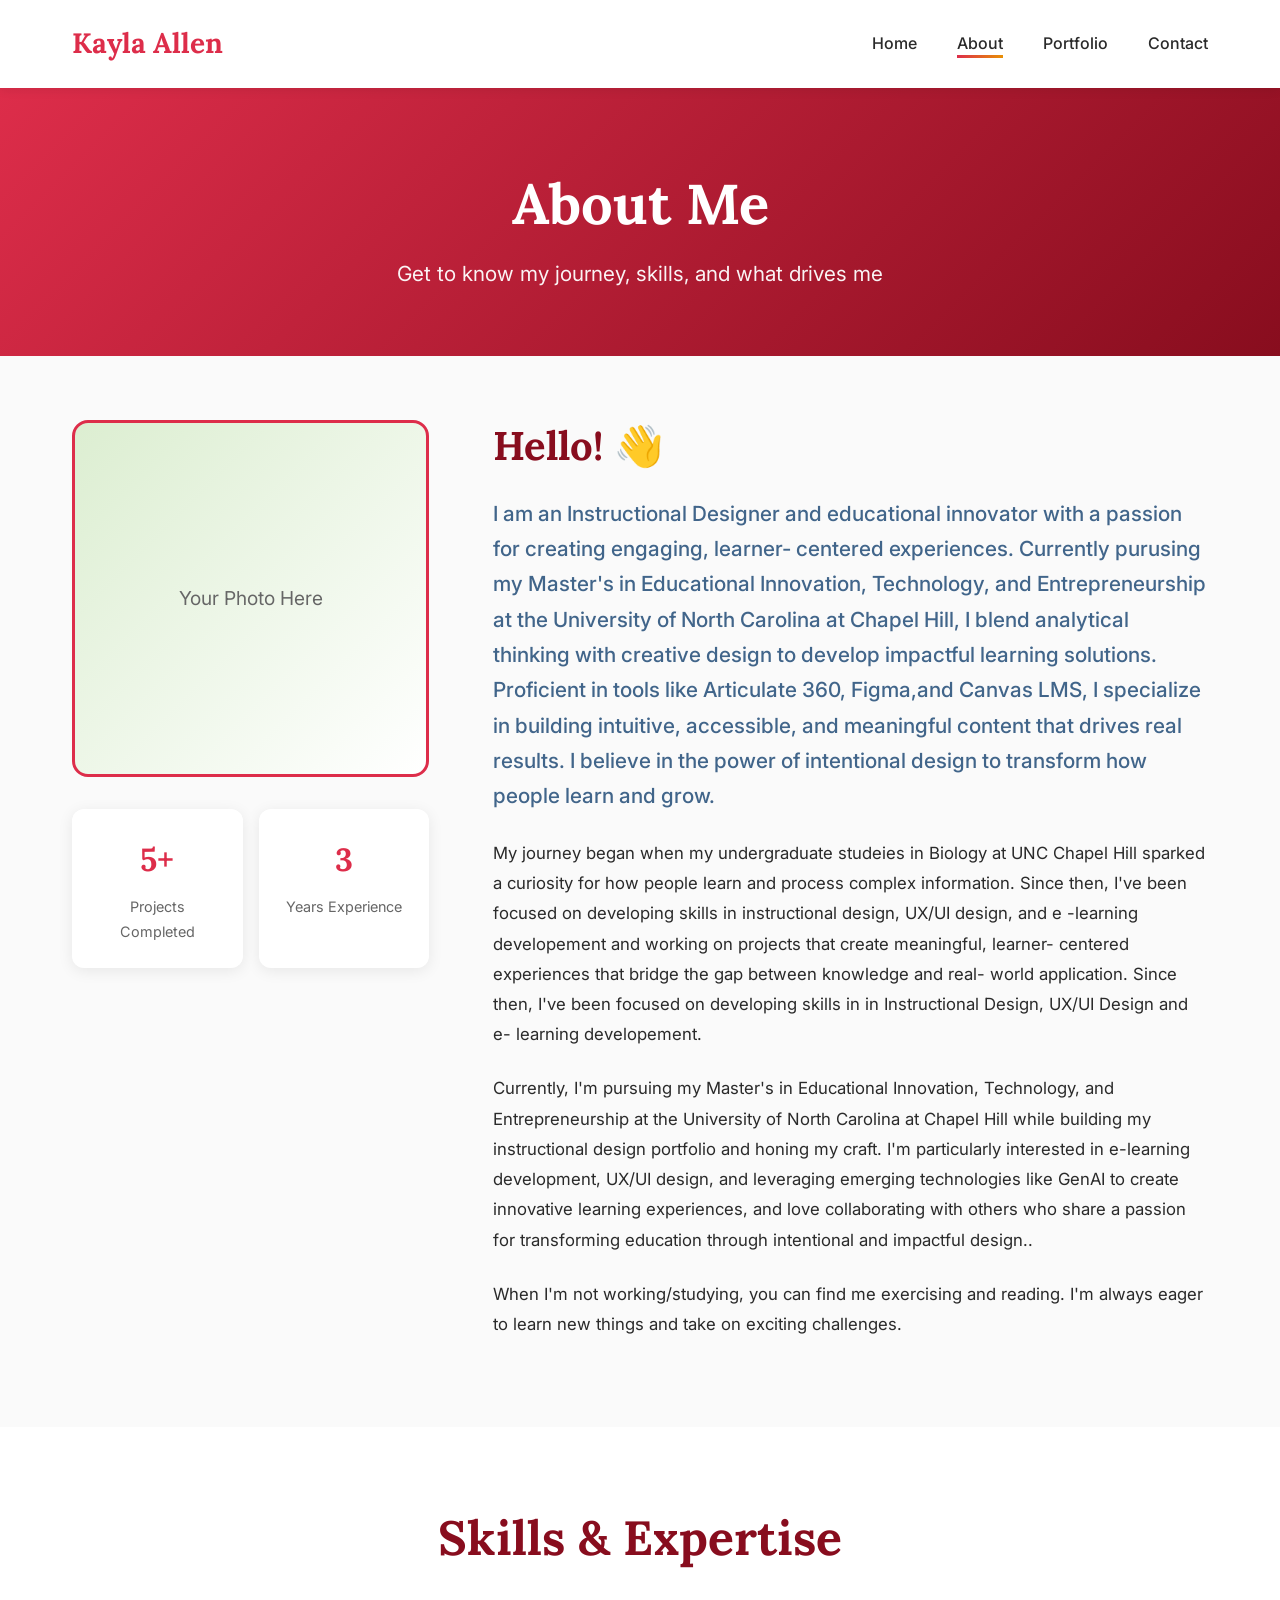
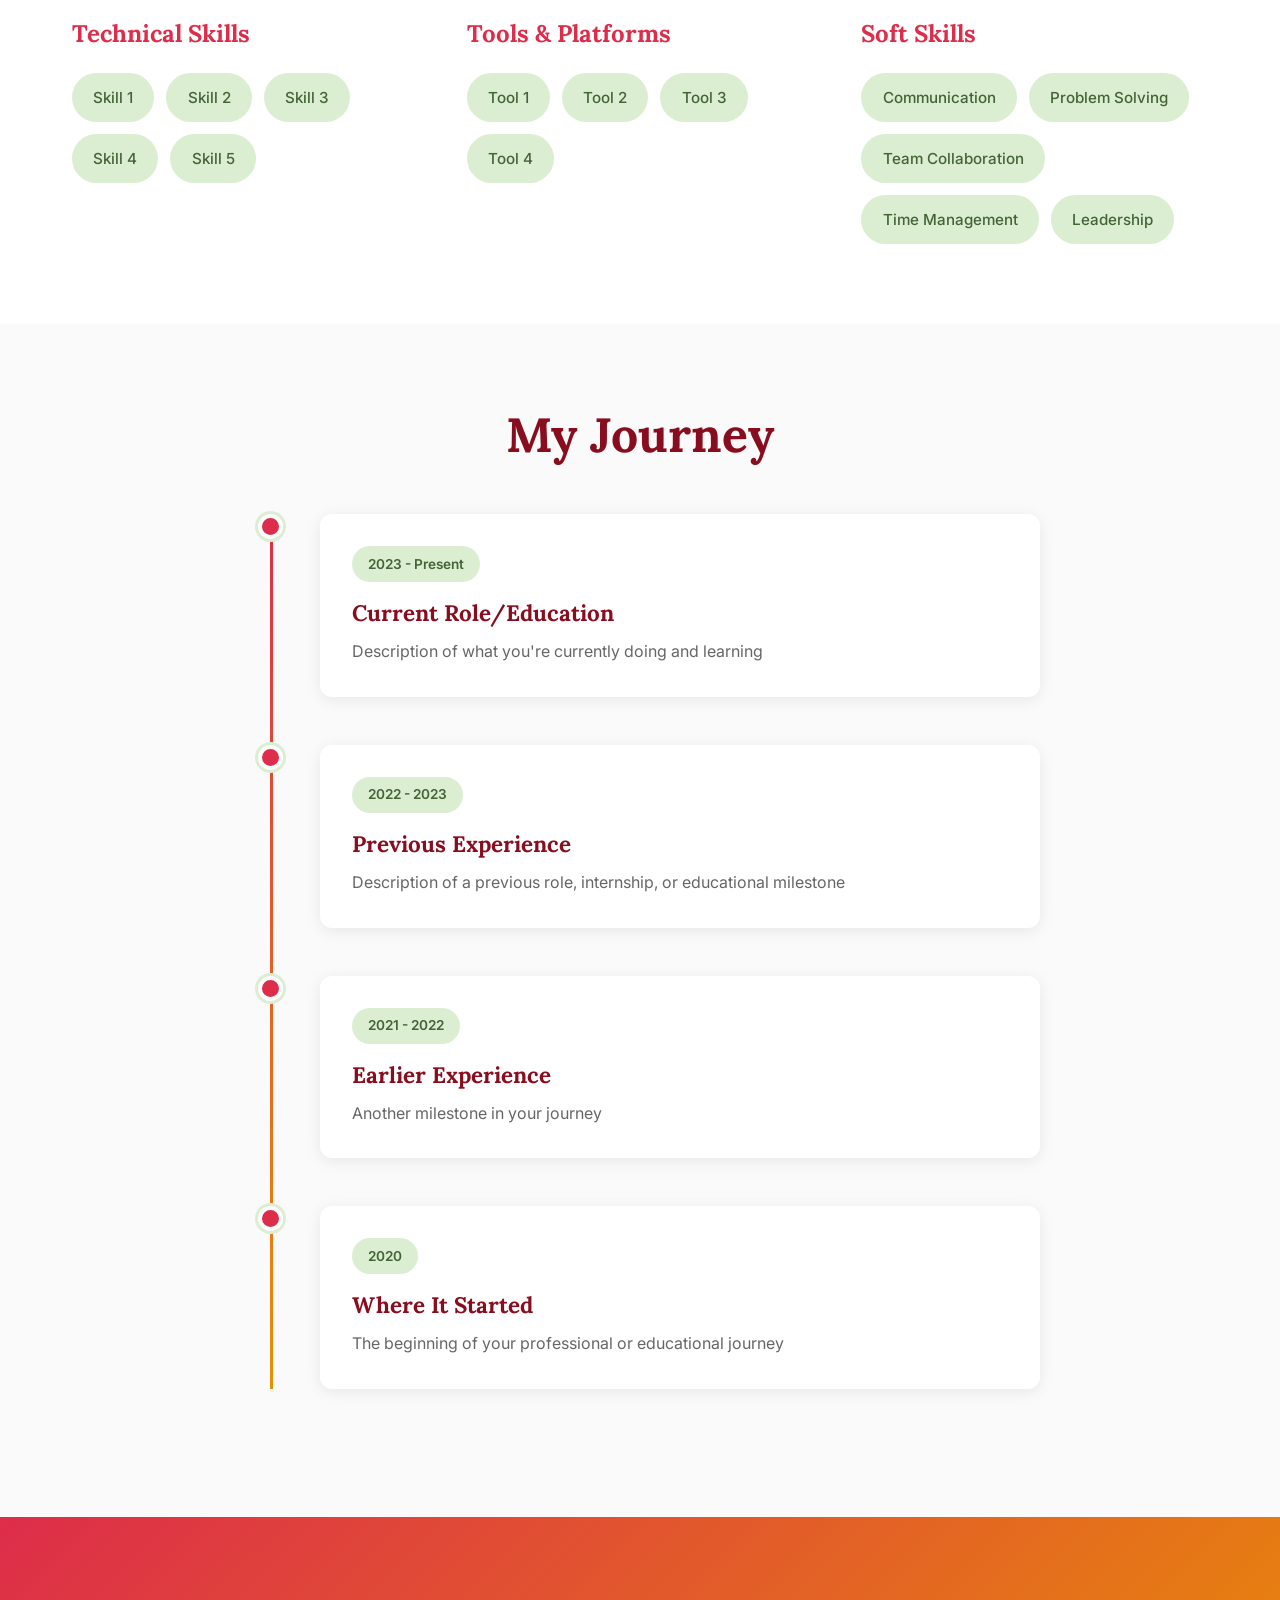
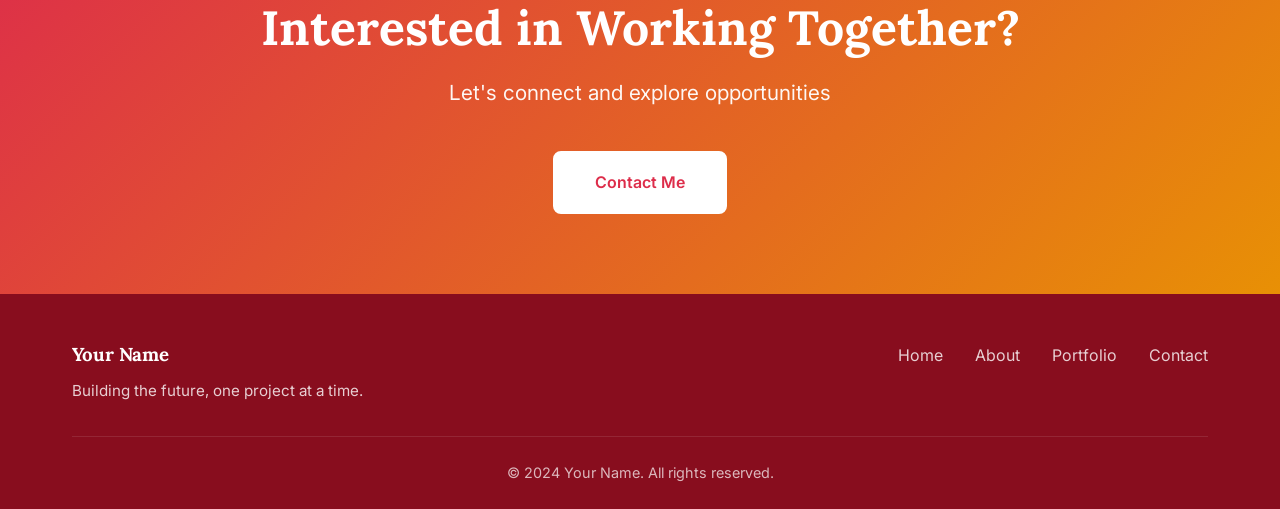
==== commit 28ca33bb: "Update about.html" ====
--- a/about.html
+++ b/about.html
@@ -13,7 +13,7 @@
     <!-- Navigation -->
     <nav class="navbar">
         <div class="nav-container">
-            <a href="index.html" class="logo">Your Name</a>
+            <a href="index.html" class="logo">Kayla Allen</a>
             <ul class="nav-menu">
                 <li><a href="index.html">Home</a></li>
                 <li><a href="about.html" class="active">About</a></li>
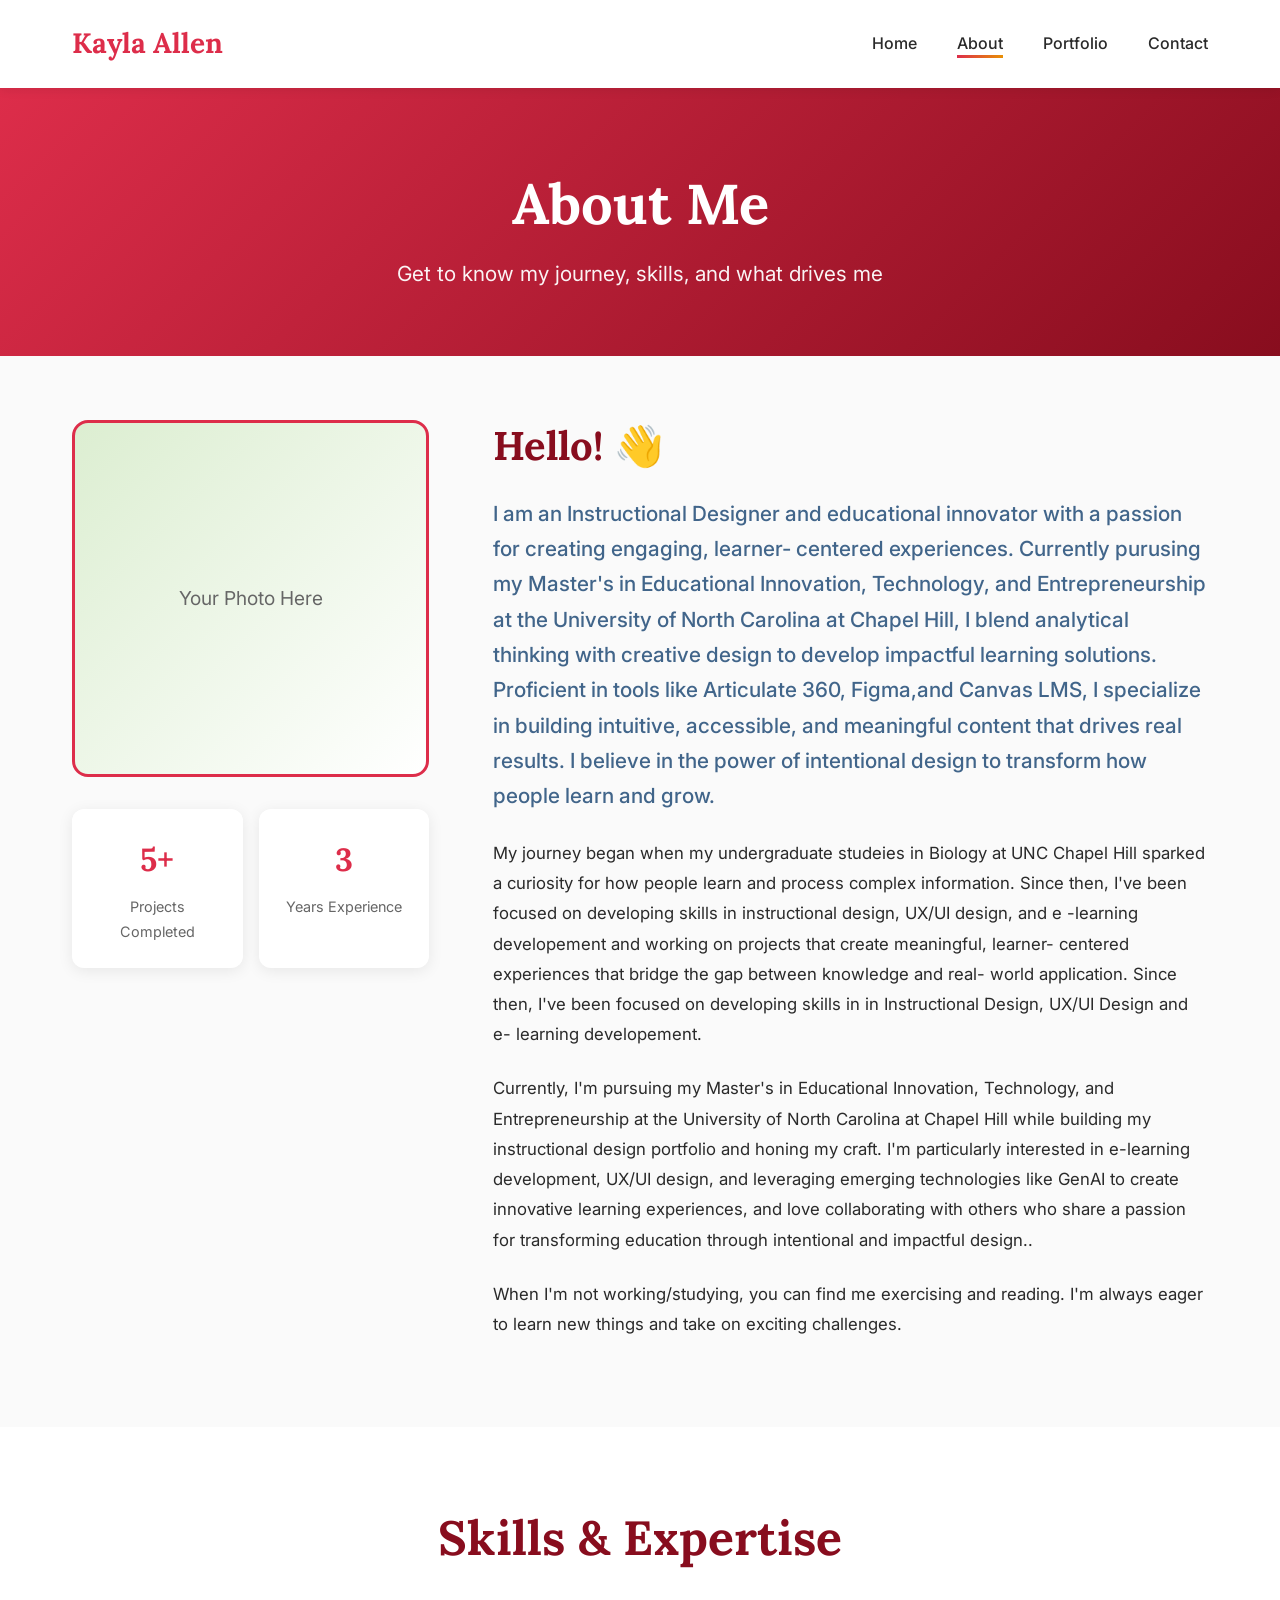
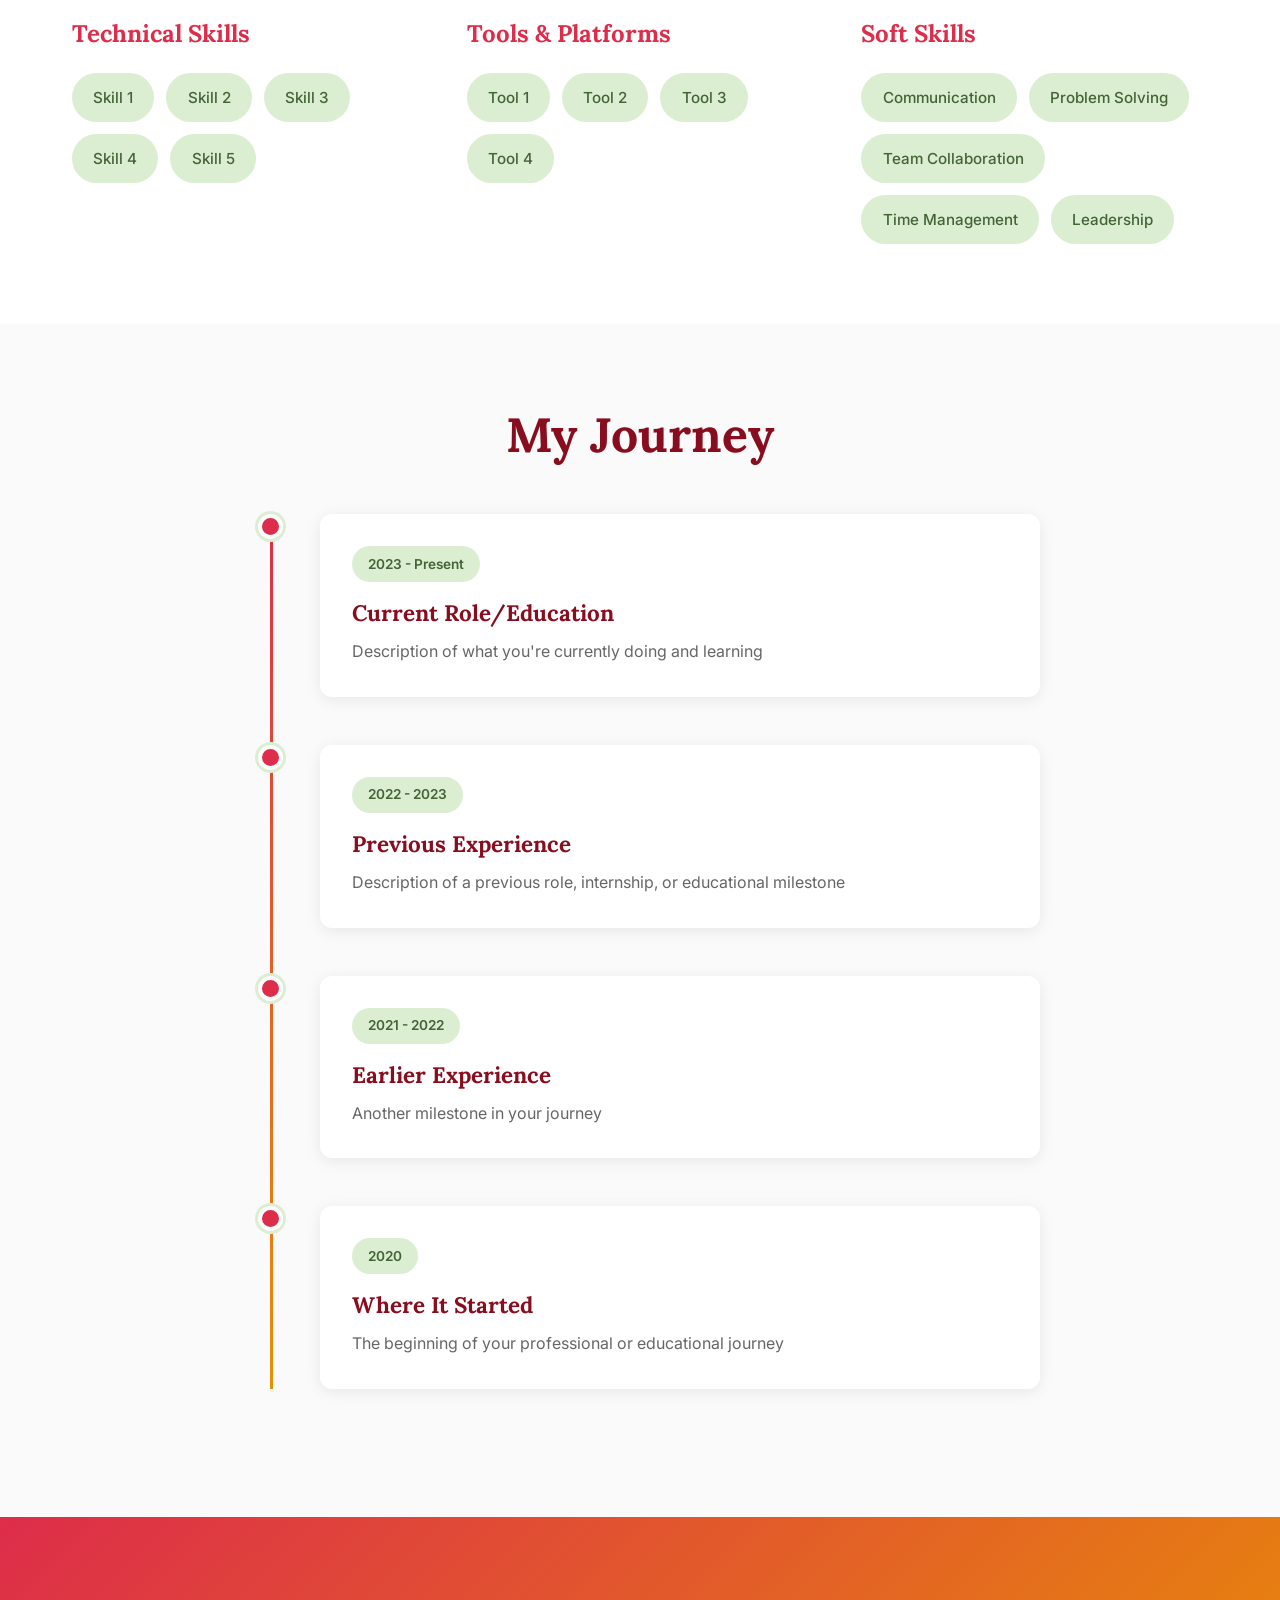
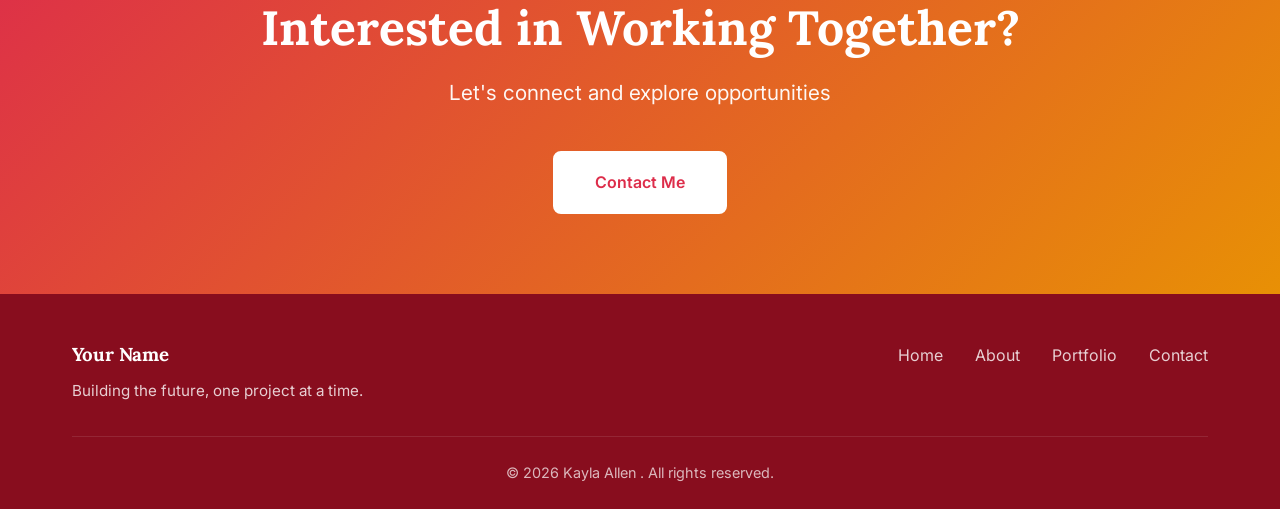
==== commit 66fc81de: "Update about.html" ====
--- a/about.html
+++ b/about.html
@@ -188,7 +188,7 @@
                 </div>
             </div>
             <div class="footer-bottom">
-                <p>&copy; 2024 Your Name. All rights reserved.</p>
+                <p>&copy; 2026 Kayla Allen . All rights reserved.</p>
             </div>
         </div>
     </footer>
--- a/styles.css
+++ b/styles.css
@@ -725,12 +725,21 @@
     justify-content: center;
     position: relative;
 }
-
+.portfolio-image img { 
+   width: 100%; 
+   height: 100%; 
+   object-fit: cover; 
+   display: block; 
+}
+ 
 .image-placeholder {
     font-size: 1.5rem;
     color: var(--white);
     font-weight: 600;
     opacity: 0.7;
+    width: 100%;
+    height: 100%;
+    overflow: hidden;
 }
 
 .project-badge {
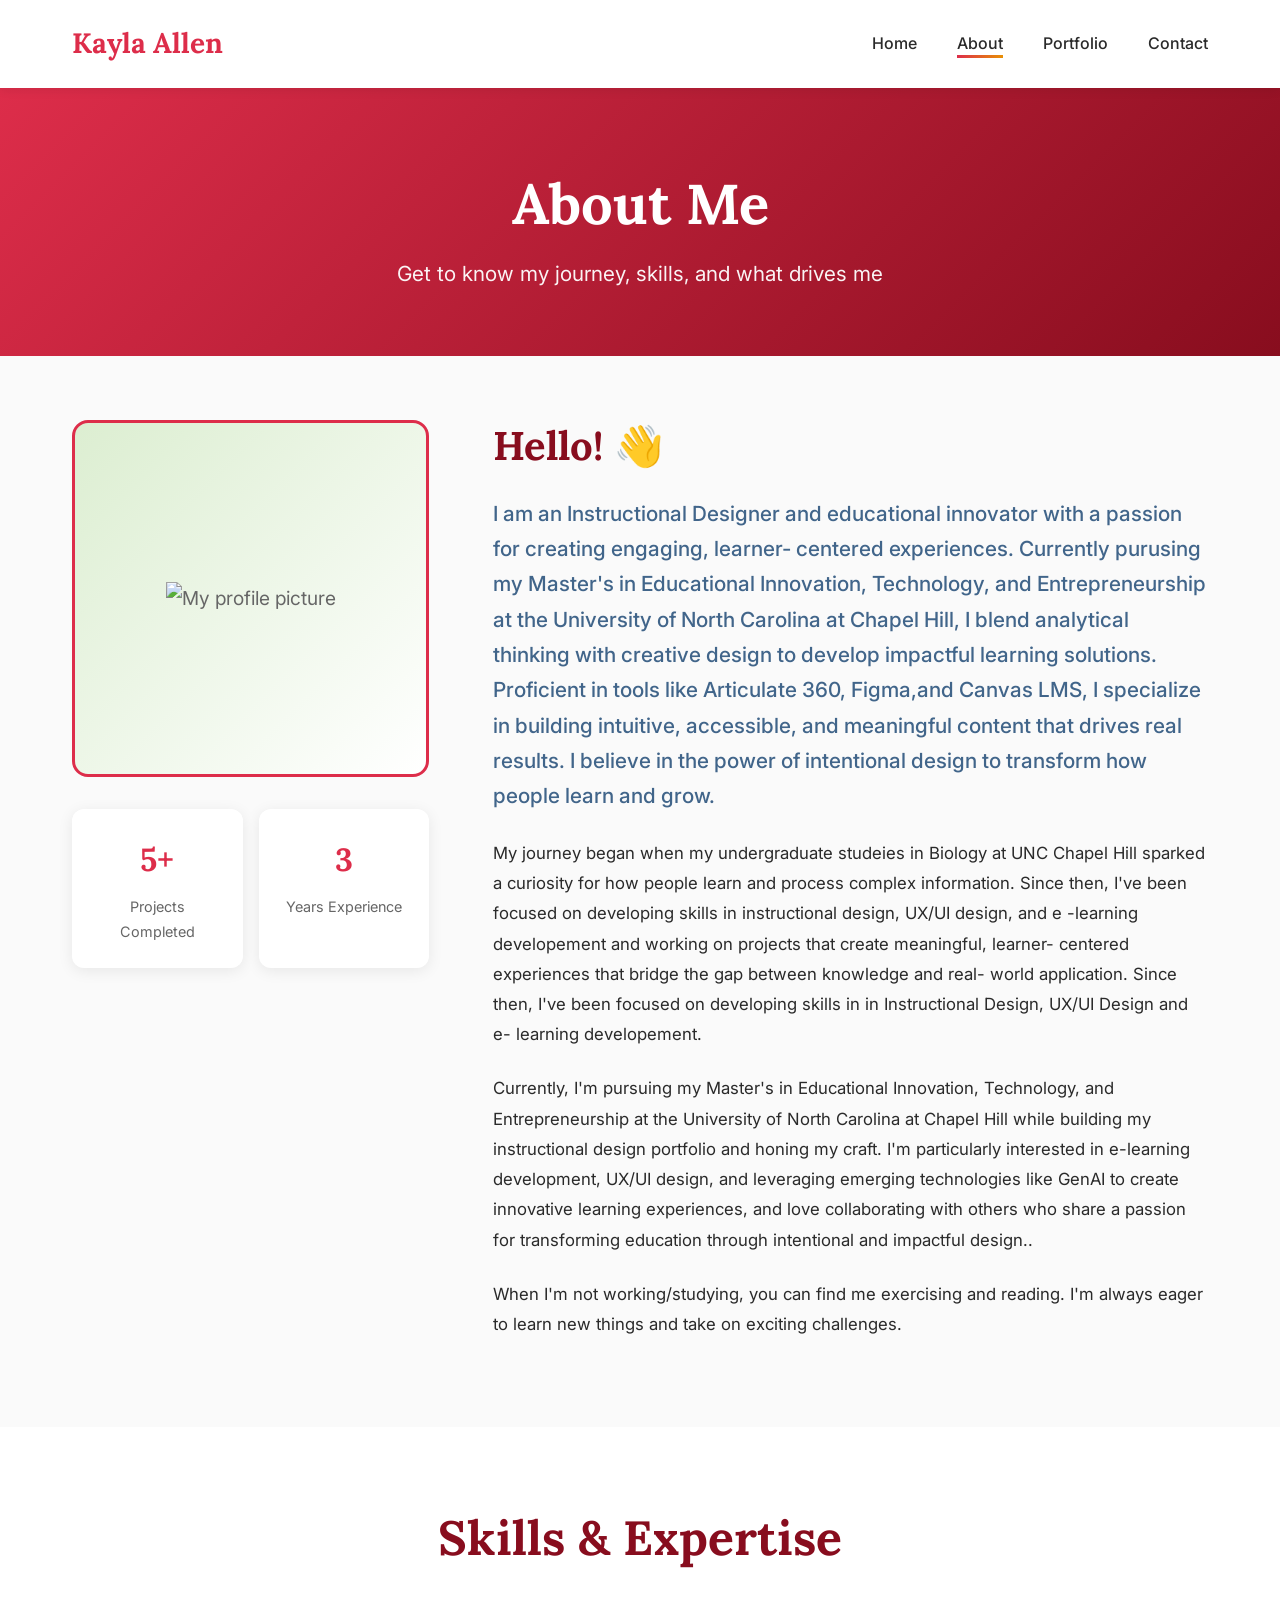
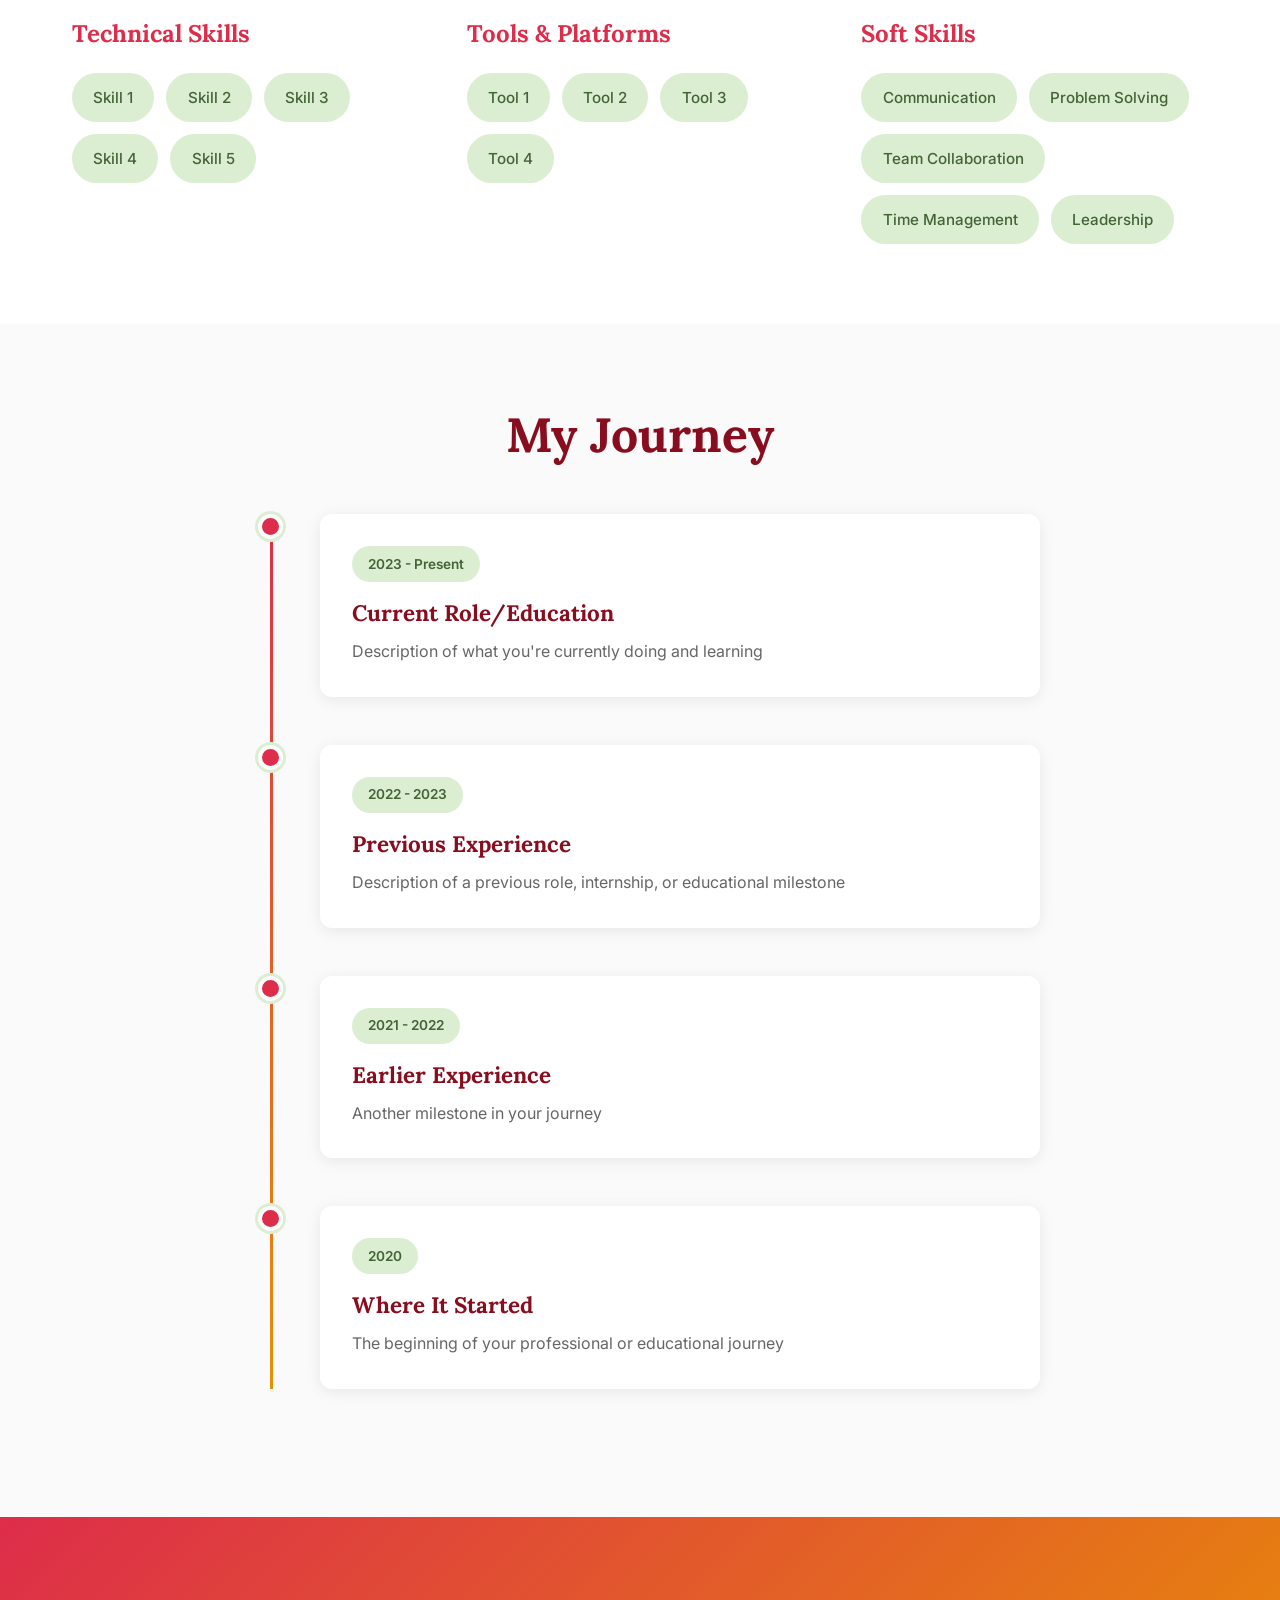
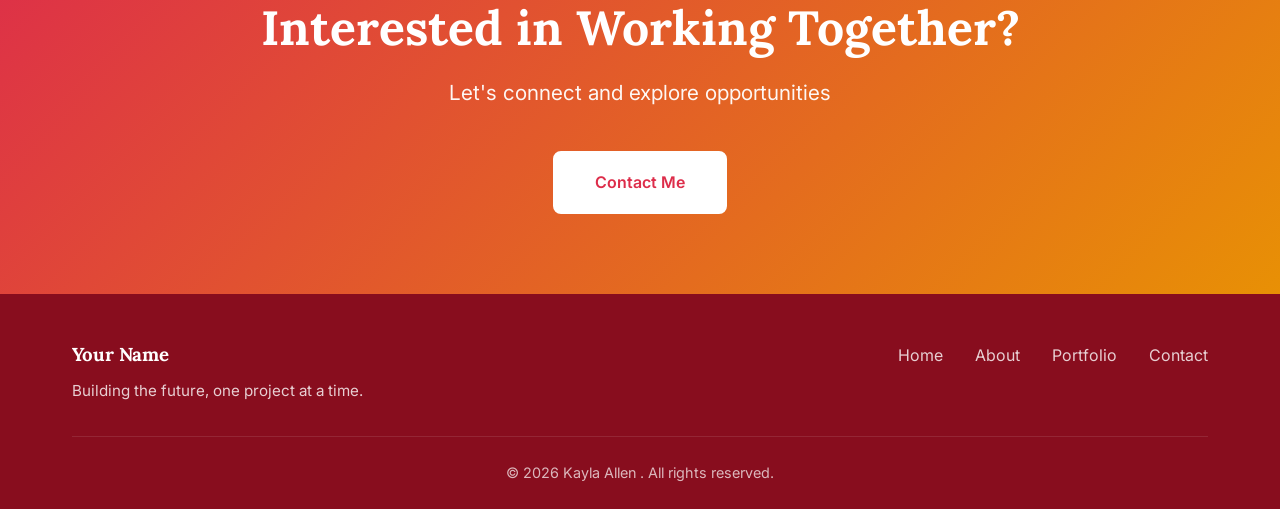
==== commit 7c7325f2: "Update about.html" ====
--- a/about.html
+++ b/about.html
@@ -38,7 +38,7 @@
                 <!-- Photo/Visual Section -->
                 <div class="about-visual">
                     <div class="profile-placeholder">
-                        <p>Your Photo Here</p>
+                        <p><img src="Images/Images/IMG_3993.jpeg" alt="My profile picture"></p>
                     </div>
                     <div class="about-stats">
                         <div class="stat-box">
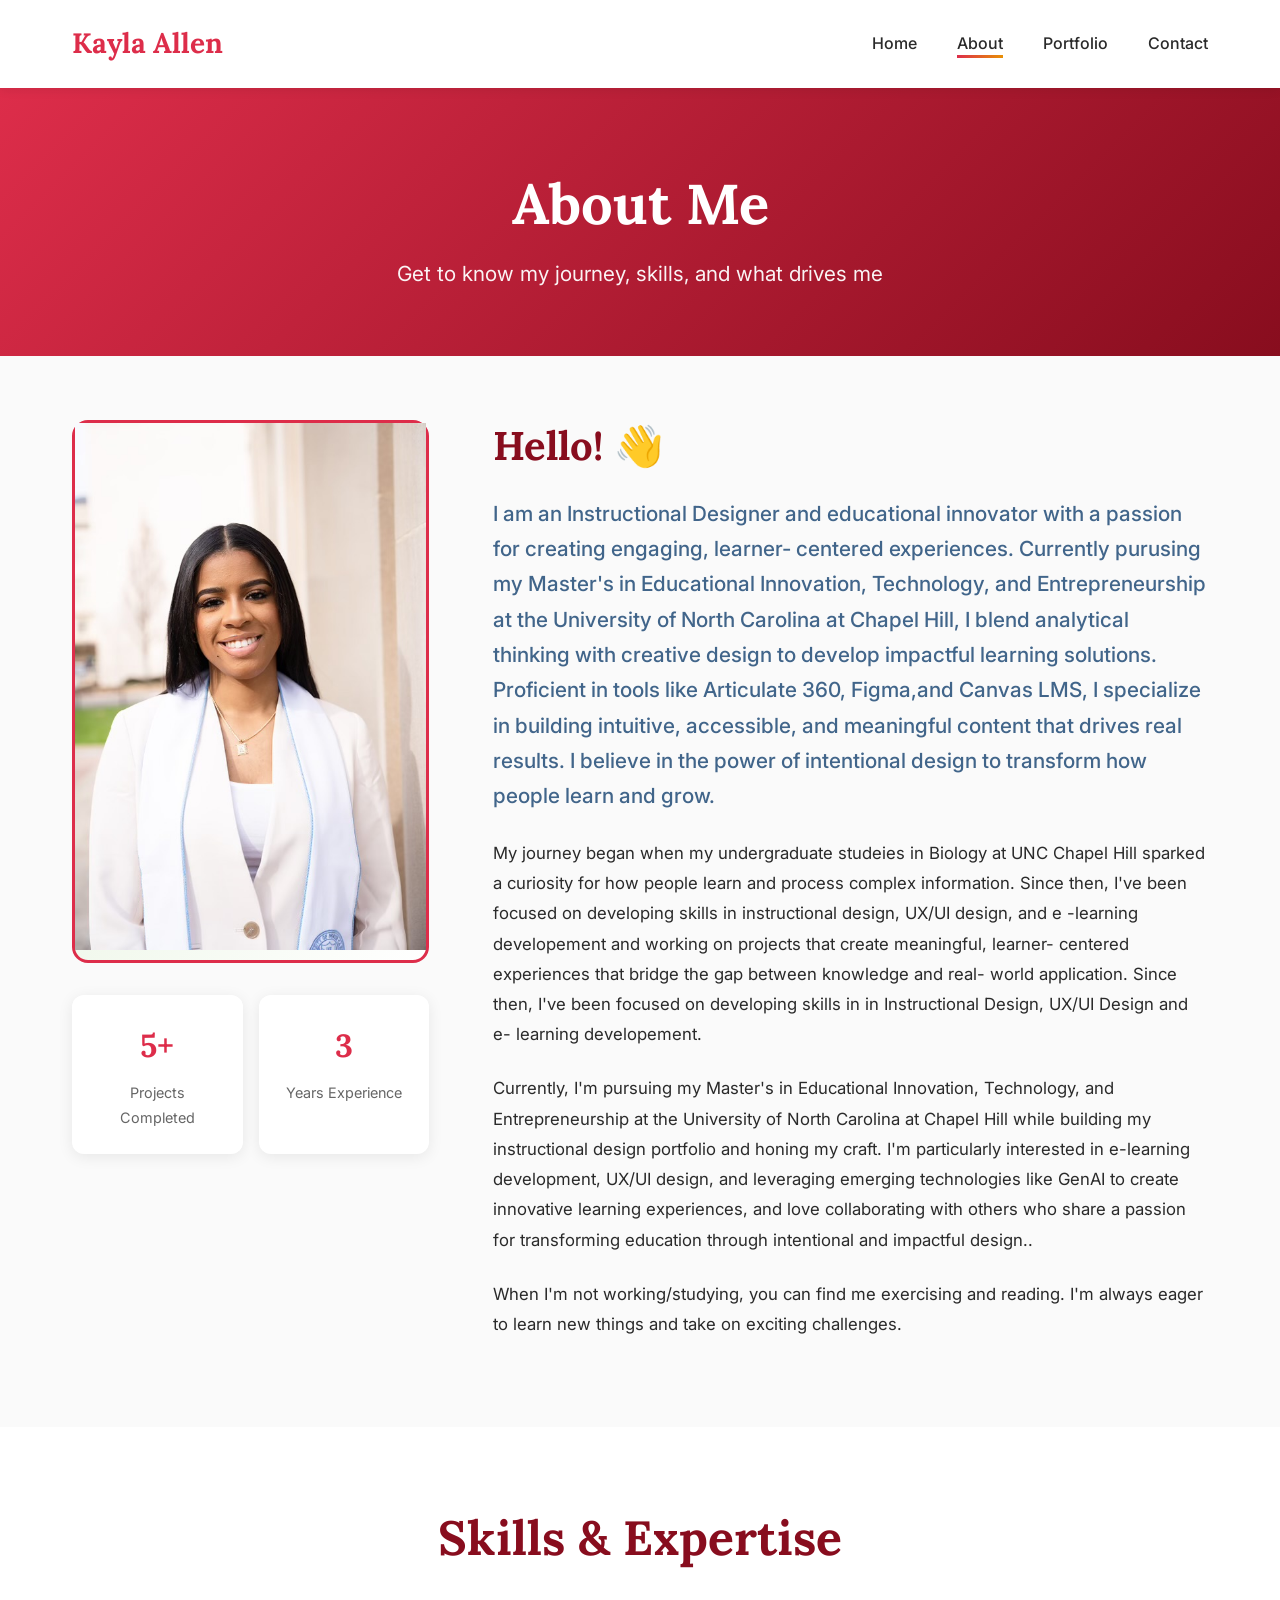
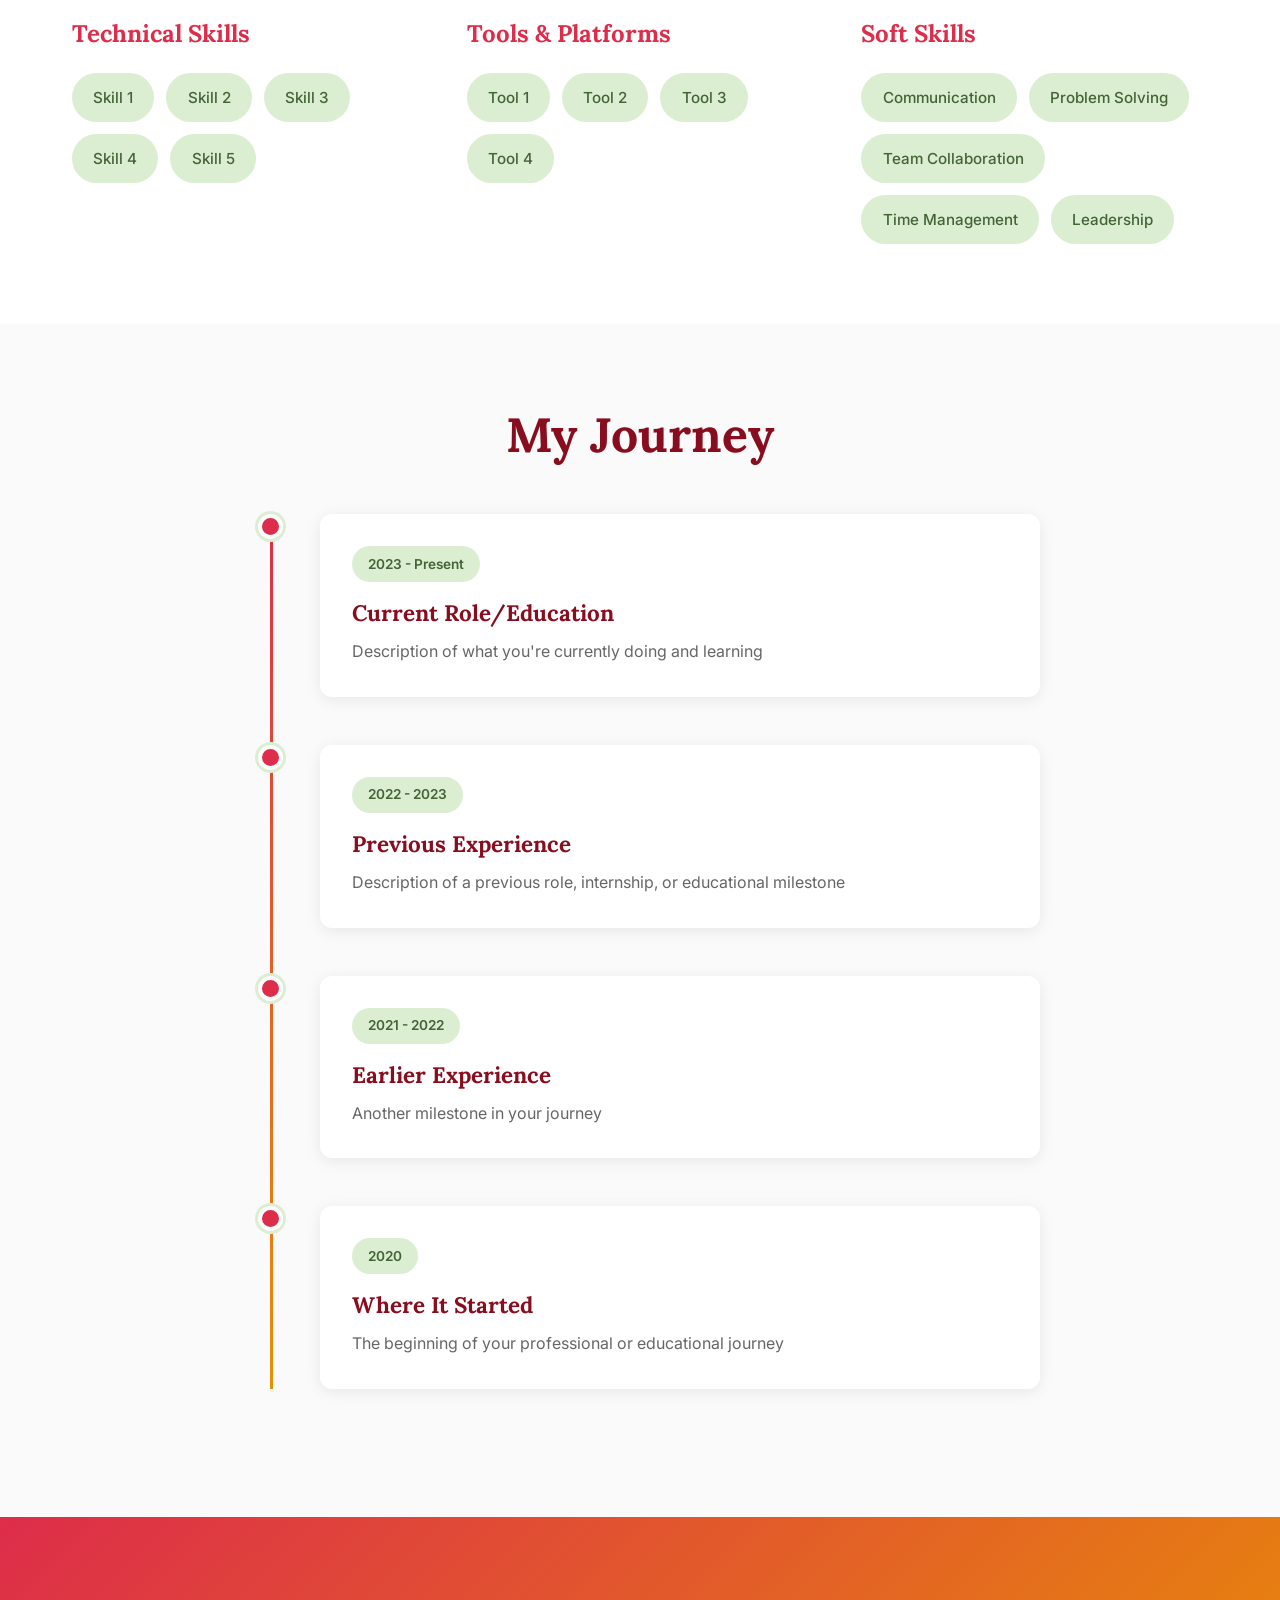
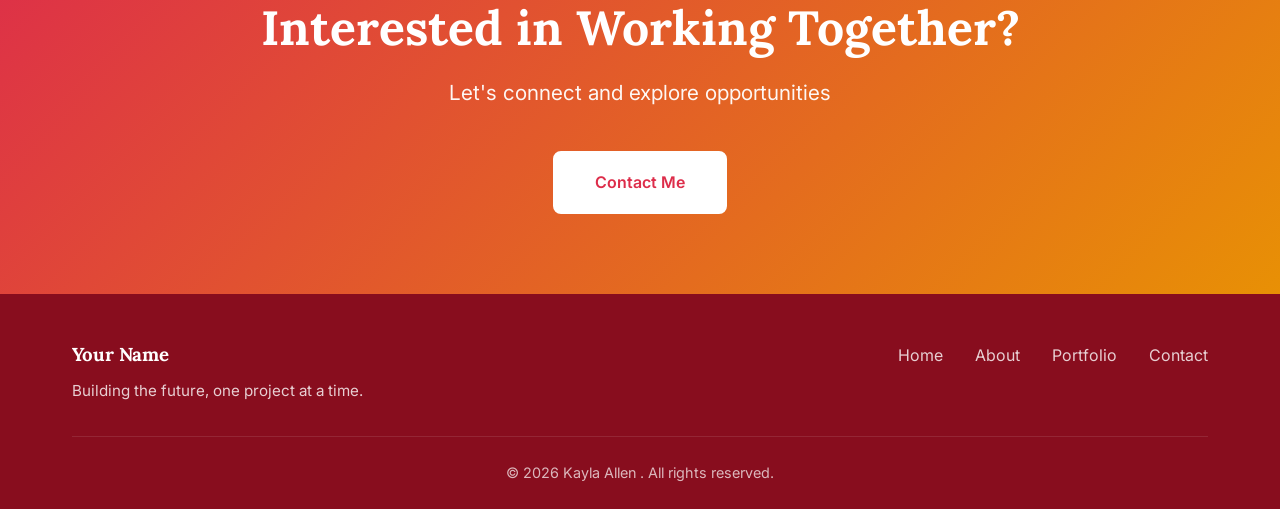
==== commit 659d3377: "Update about.html" ====
--- a/about.html
+++ b/about.html
@@ -38,7 +38,7 @@
                 <!-- Photo/Visual Section -->
                 <div class="about-visual">
                     <div class="profile-placeholder">
-                        <p><img src="Images/Images/IMG_3993.jpeg" alt="My profile picture"></p>
+                        <p><img src="Images/IMG_3993.jpeg" alt="My profile picture"></p>
                     </div>
                     <div class="about-stats">
                         <div class="stat-box">
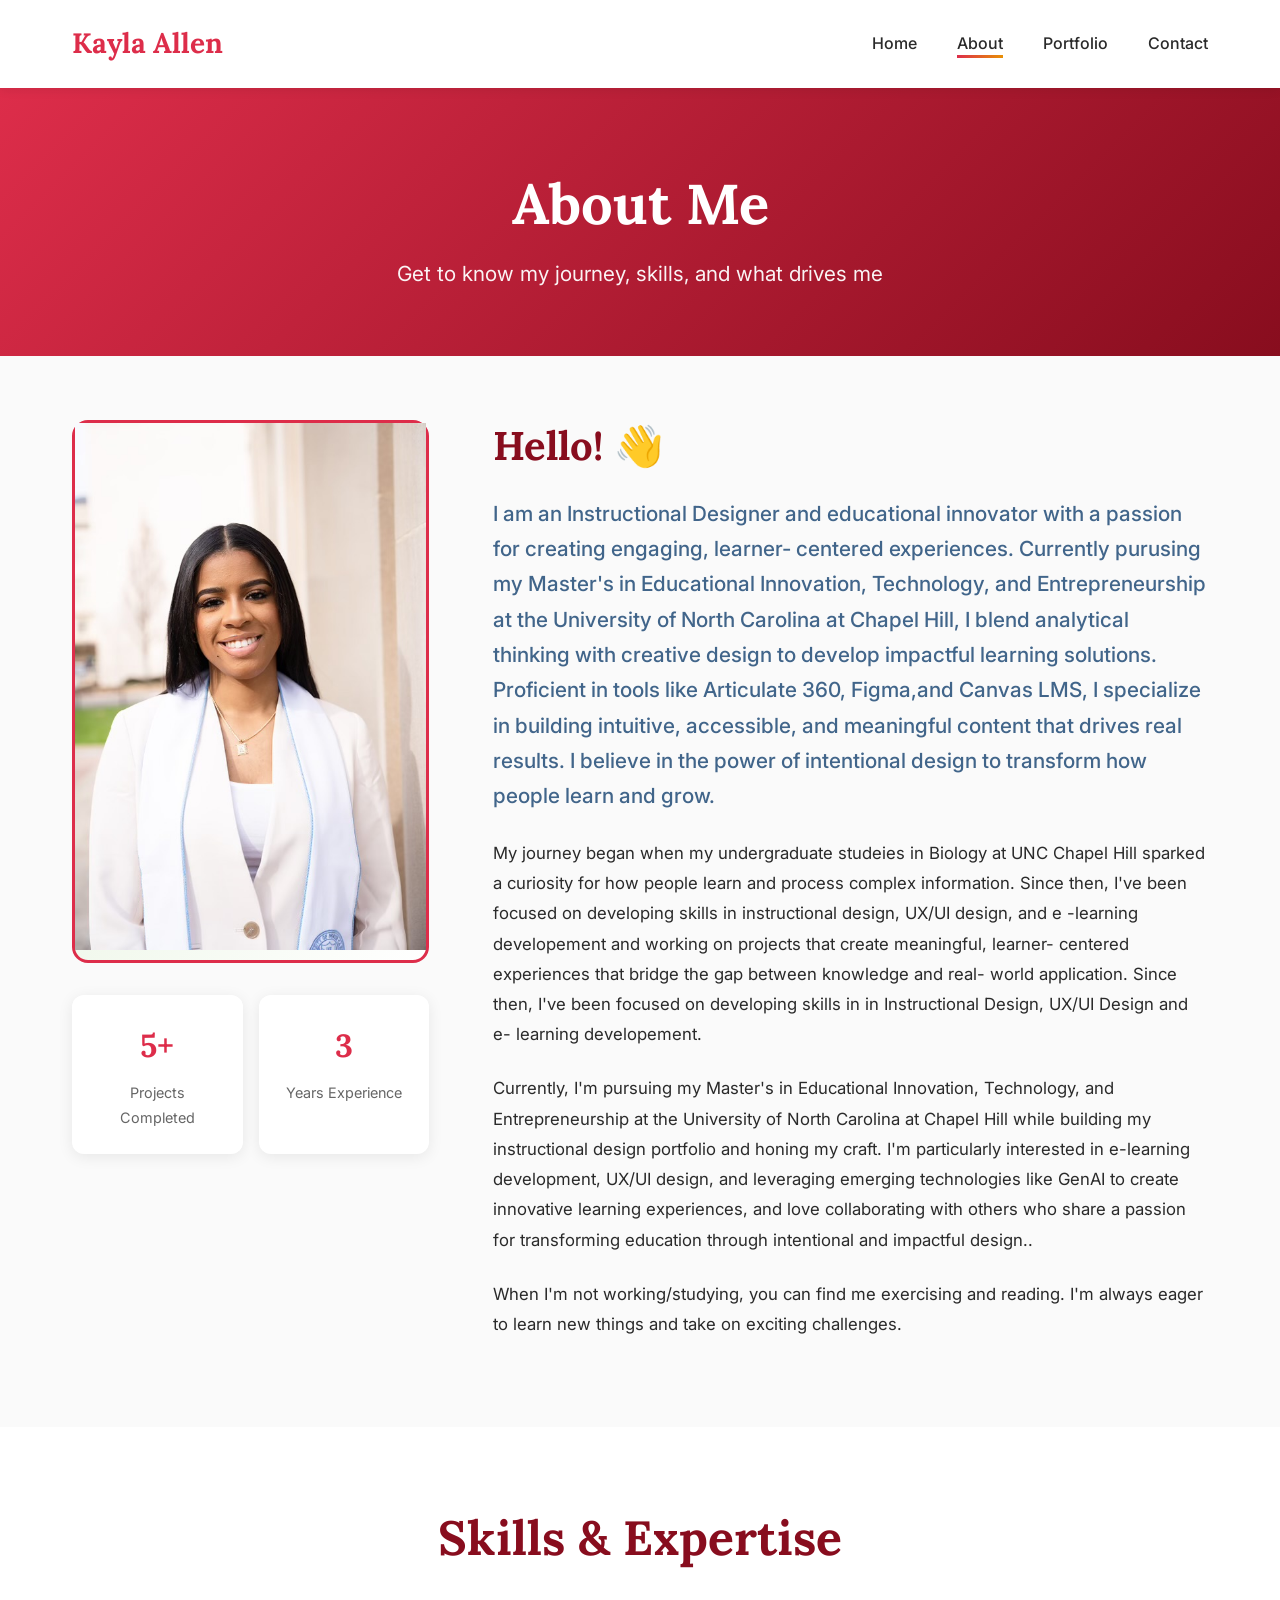
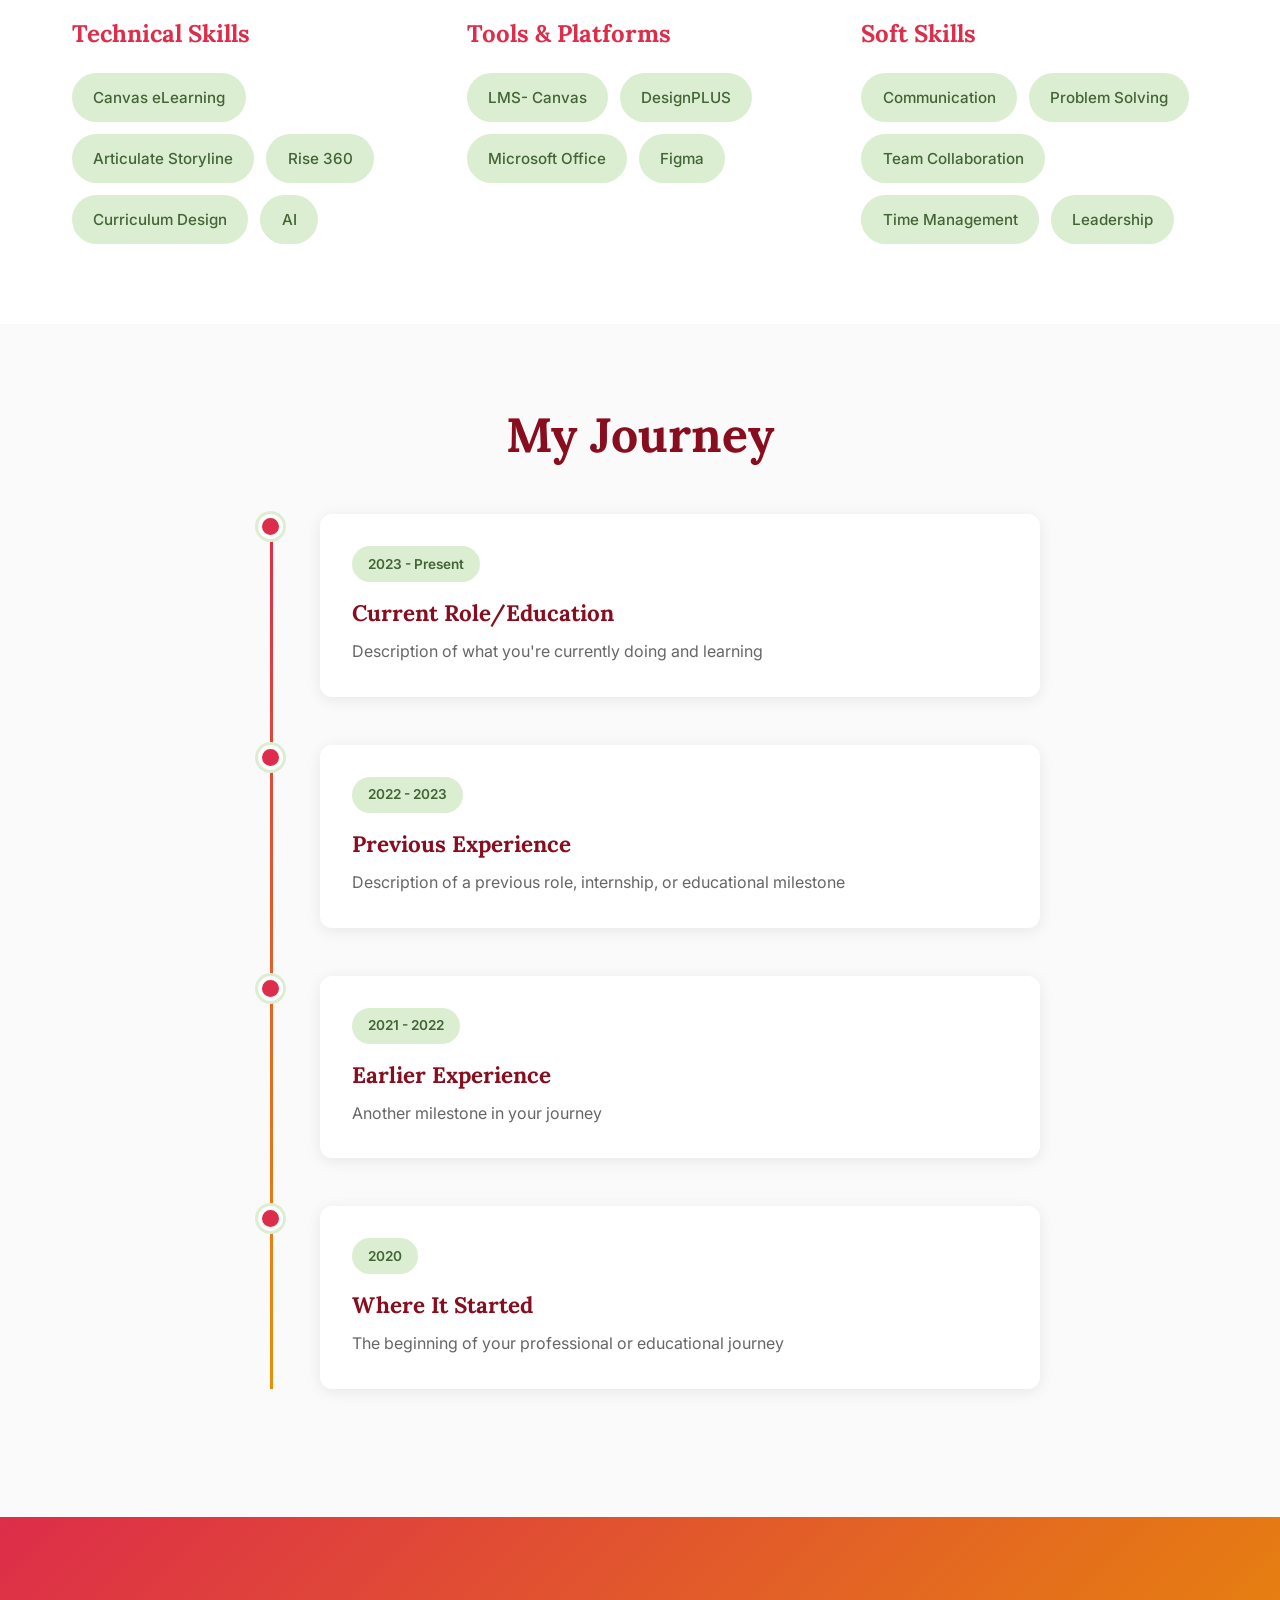
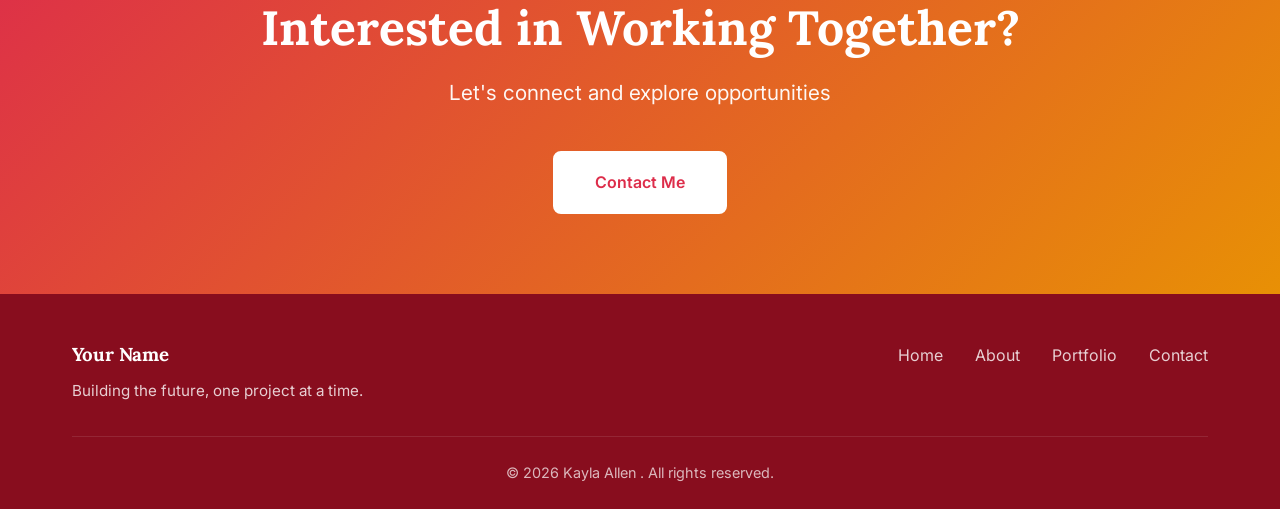
==== commit d15cd13e: "Update about.html" ====
--- a/about.html
+++ b/about.html
@@ -84,21 +84,21 @@
                 <div class="skill-category">
                     <h3>Technical Skills</h3>
                     <div class="skill-tags">
-                        <span class="skill-tag">Skill 1</span>
-                        <span class="skill-tag">Skill 2</span>
-                        <span class="skill-tag">Skill 3</span>
-                        <span class="skill-tag">Skill 4</span>
-                        <span class="skill-tag">Skill 5</span>
+                        <span class="skill-tag">Canvas eLearning</span>
+                        <span class="skill-tag">Articulate Storyline</span>
+                        <span class="skill-tag">Rise 360</span>
+                        <span class="skill-tag">Curriculum Design</span>
+                        <span class="skill-tag">AI</span>
                     </div>
                 </div>
 
                 <div class="skill-category">
                     <h3>Tools & Platforms</h3>
                     <div class="skill-tags">
-                        <span class="skill-tag">Tool 1</span>
-                        <span class="skill-tag">Tool 2</span>
-                        <span class="skill-tag">Tool 3</span>
-                        <span class="skill-tag">Tool 4</span>
+                        <span class="skill-tag">LMS- Canvas</span>
+                        <span class="skill-tag">DesignPLUS</span>
+                        <span class="skill-tag">Microsoft Office</span>
+                        <span class="skill-tag">Figma</span>
                     </div>
                 </div>
 
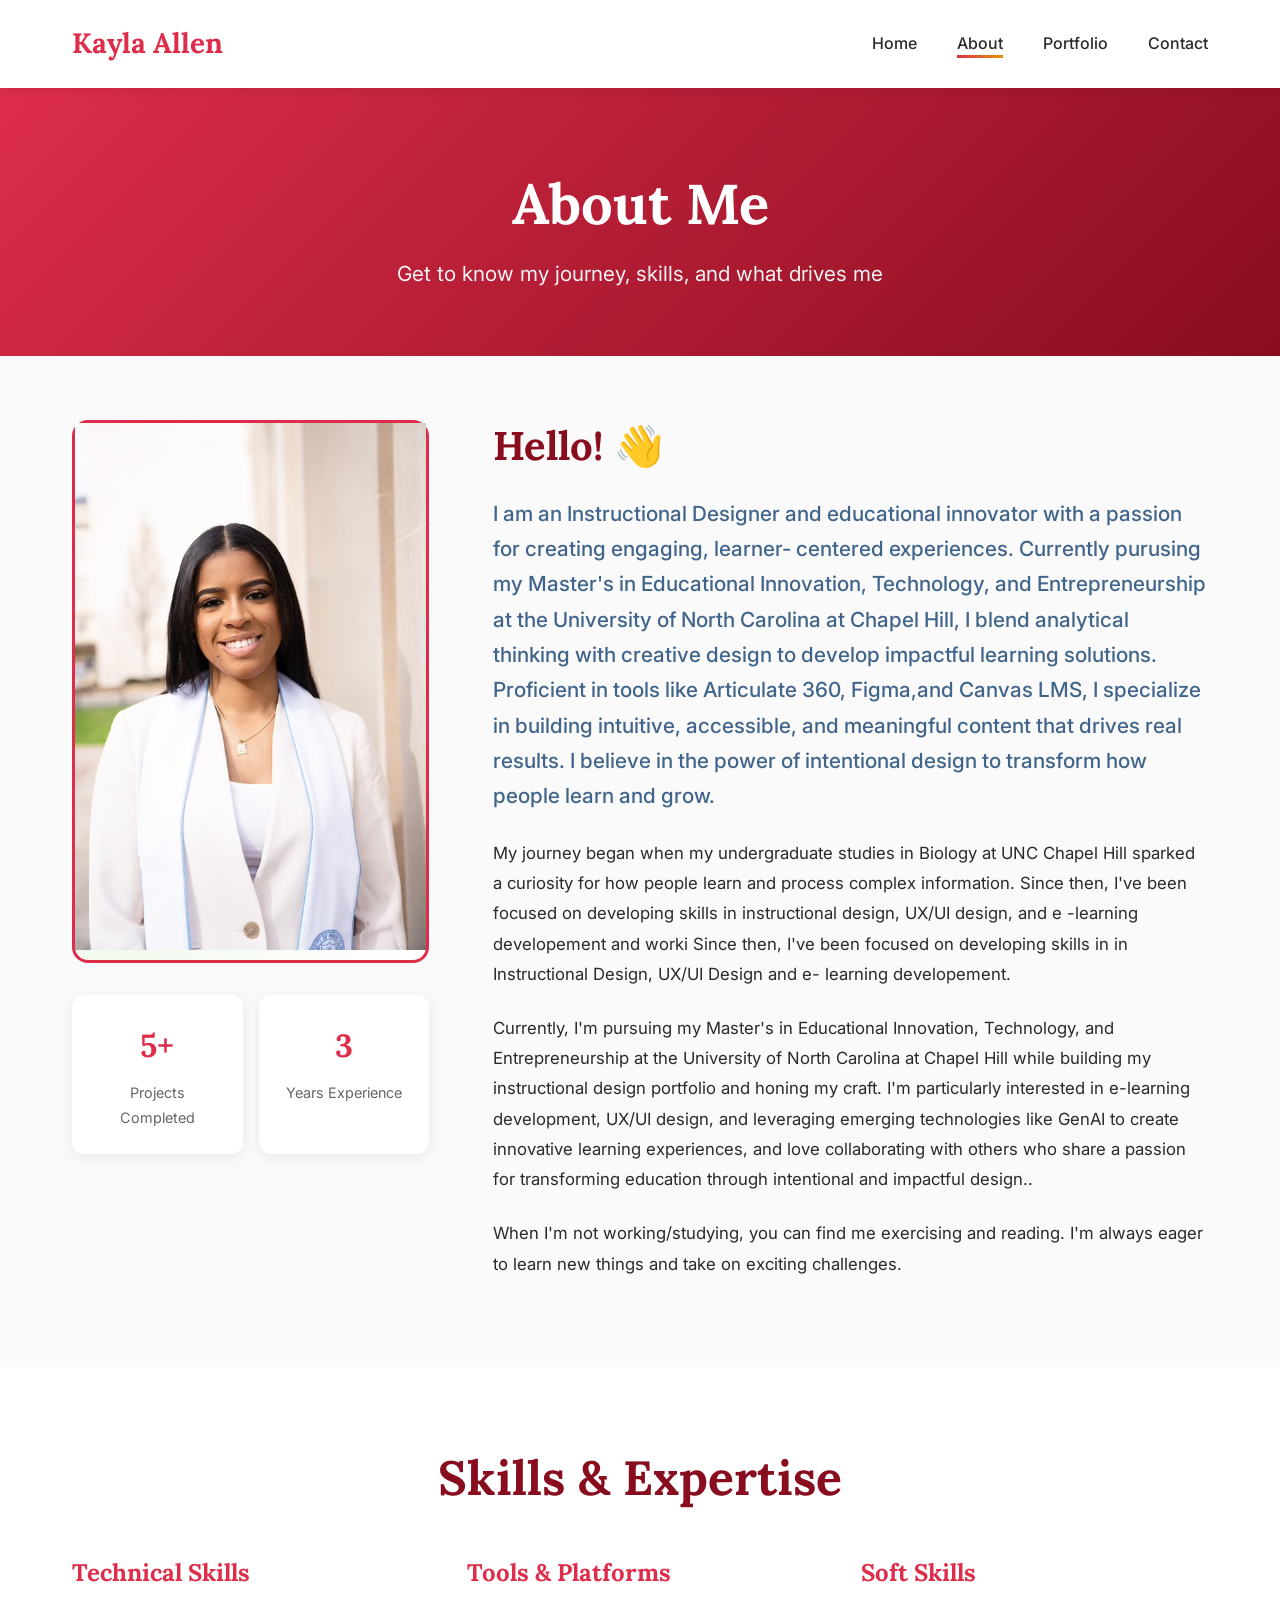
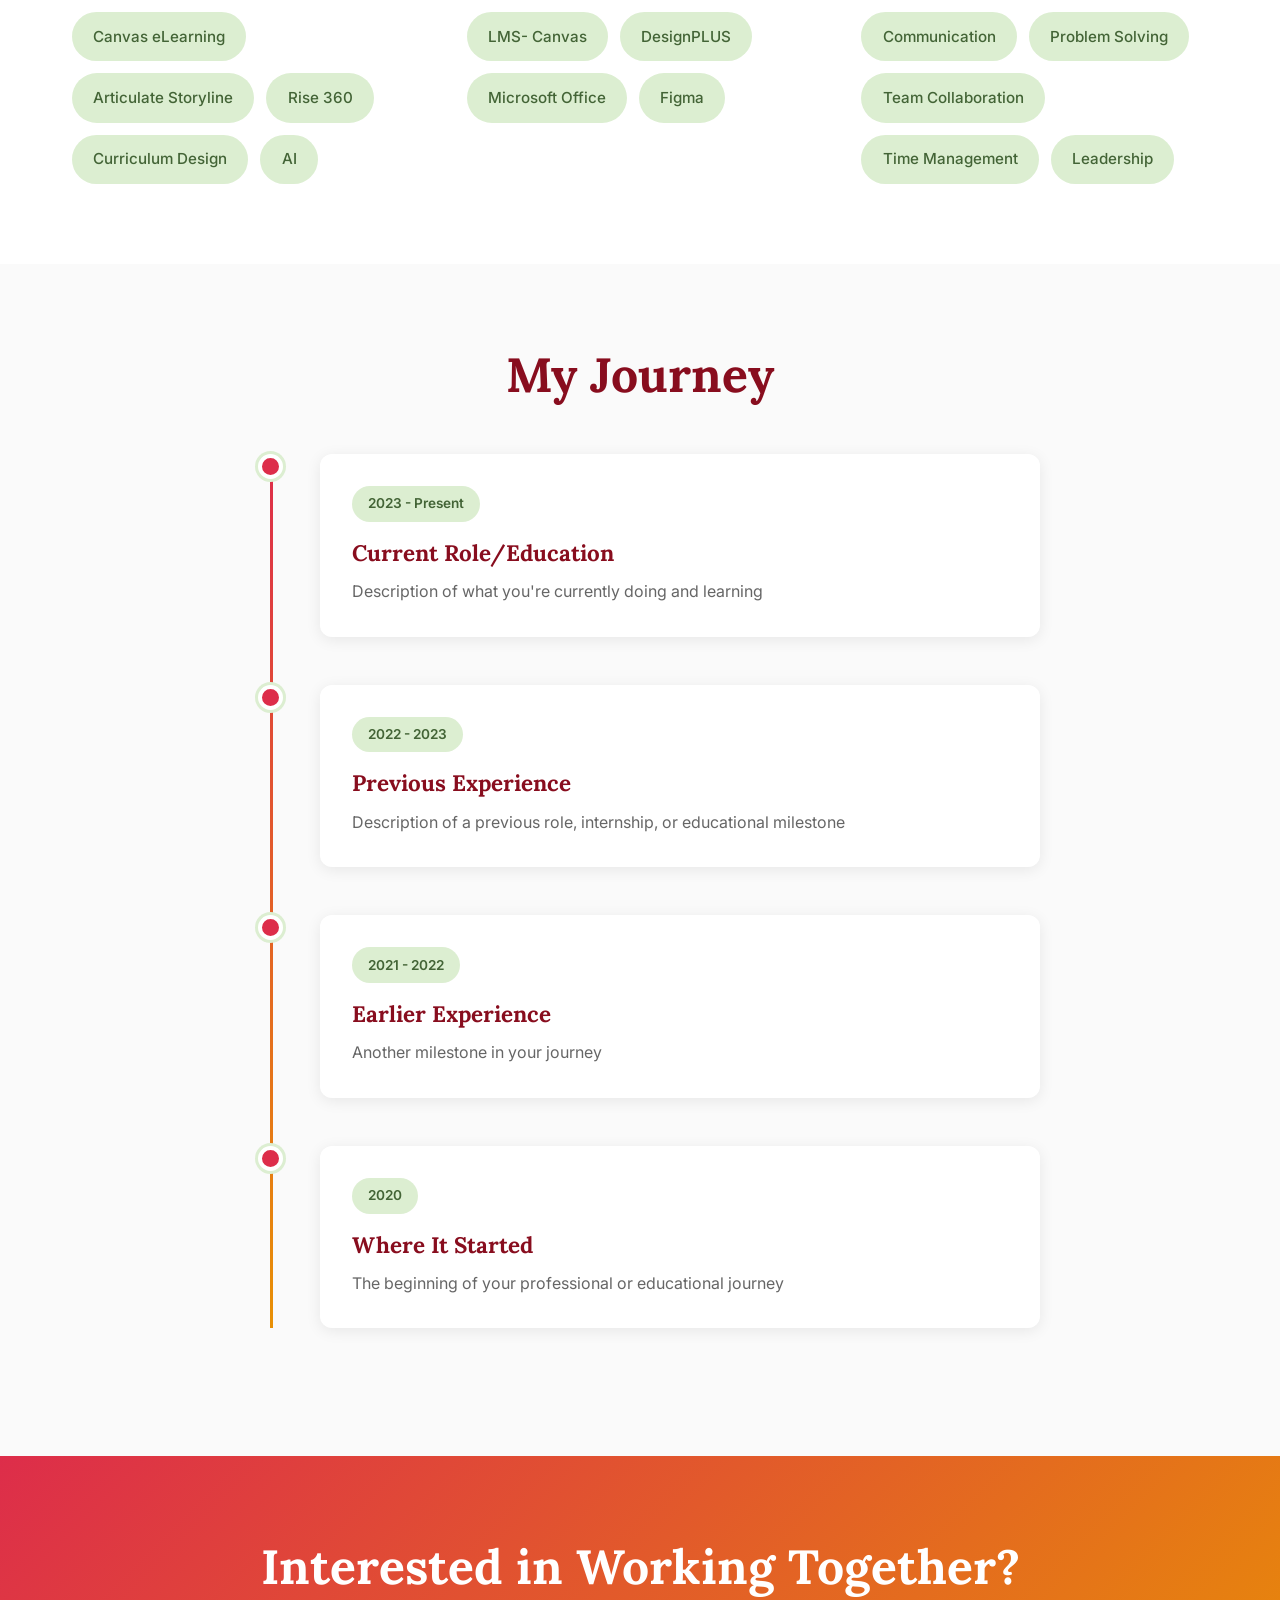
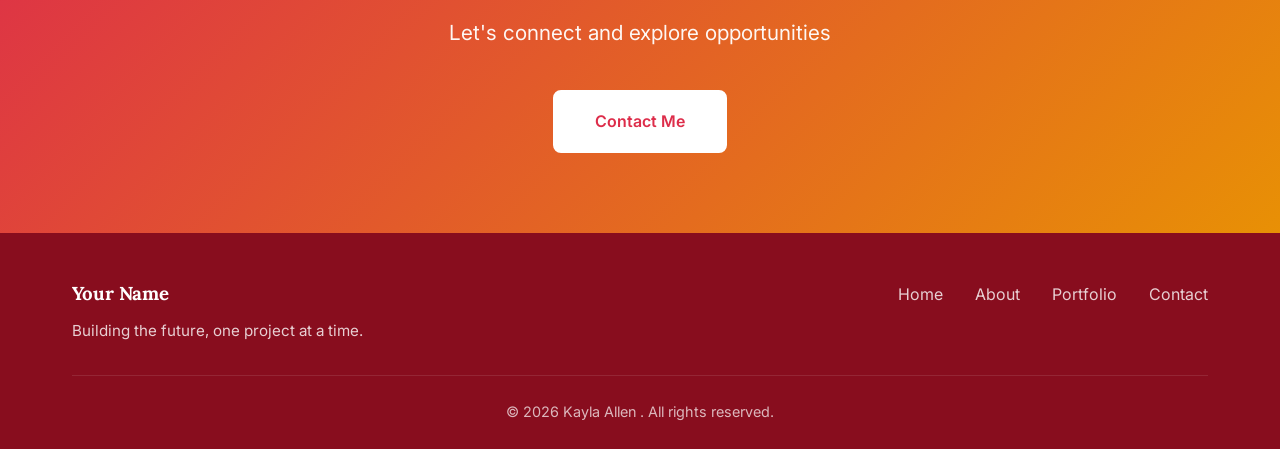
==== commit 625a218f: "Update about.html" ====
--- a/about.html
+++ b/about.html
@@ -60,7 +60,7 @@
                         I believe in the power of intentional design to transform how people learn and grow.
                     </p>
                     <p>
-                        My journey began when my undergraduate studeies in Biology at UNC Chapel Hill sparked a curiosity for how people learn and process complex information. Since then, I've been focused on developing skills in instructional design, UX/UI design, and e -learning developement and working on projects that create meaningful, learner- centered experiences that bridge the gap between knowledge and real- world application. Since then, I've been focused on developing skills in 
+                        My journey began when my undergraduate studies in Biology at UNC Chapel Hill sparked a curiosity for how people learn and process complex information. Since then, I've been focused on developing skills in instructional design, UX/UI design, and e -learning developement and worki Since then, I've been focused on developing skills in 
                         in Instructional Design, UX/UI Design and e- learning developement.
                     </p>
                     <p>
